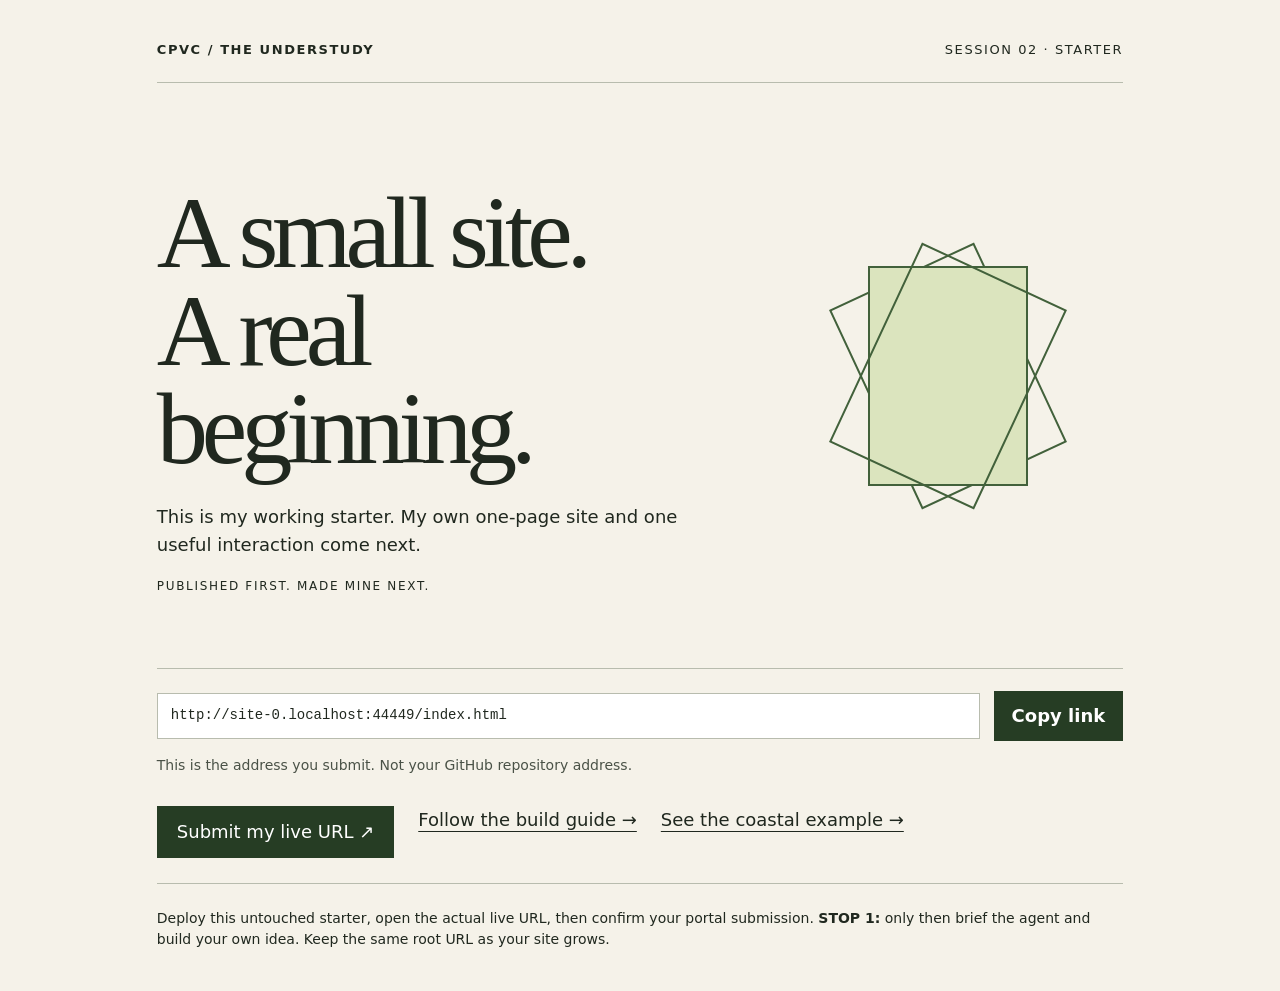
==== index.html @ 2810665e "Initial commit" ====
<!doctype html><html lang="en"><meta charset="utf-8"><meta name="viewport" content="width=device-width,initial-scale=1"><title>My next idea · The Understudy</title>
<style>*{box-sizing:border-box}body{margin:0;background:#f5f2e9;color:#20281f;font:18px/1.55 system-ui,sans-serif}main{max-width:1120px;margin:auto;padding:40px 6vw}header{display:flex;justify-content:space-between;border-bottom:1px solid #b8bcae;padding-bottom:22px;font-size:13px;letter-spacing:.12em;text-transform:uppercase}.stage{display:grid;grid-template-columns:1.5fr 1fr;gap:7vw;align-items:center;min-height:65vh}h1{font-family:Georgia,serif;font-weight:400;font-size:clamp(60px,8vw,112px);letter-spacing:-.06em;line-height:.96;margin:40px 0 25px}p{max-width:530px}.eyebrow{font-size:12px;letter-spacing:.14em;text-transform:uppercase}.mark{height:280px;position:relative;display:grid;place-items:center}.mark span{position:absolute;width:160px;height:220px;border:2px solid #42613b;transform:rotate(var(--r));transition:transform .5s}.mark span:nth-child(1){--r:-25deg}.mark span:nth-child(2){--r:0deg;background:#dbe4be}.mark span:nth-child(3){--r:25deg}.mark:hover span{transform:rotate(calc(var(--r) * 1.3))}a{color:inherit;text-underline-offset:5px}.links{display:flex;flex-wrap:wrap;gap:24px;padding:25px 0}.primary{background:#263d24;color:#fff;padding:12px 20px;text-decoration:none}footer{border-top:1px solid #b8bcae;padding-top:24px;font-size:14px}a:focus-visible{outline:3px solid #a54919;outline-offset:5px}@media(max-width:650px){.stage{display:block;min-height:0}.mark{height:170px;margin:30px 0}.mark span{width:100px;height:140px}header{gap:20px}main{padding:25px 7vw}}@media(prefers-reduced-motion:reduce){.mark span{transition:none}.mark:hover span{transform:rotate(var(--r))}}.live{border-top:1px solid #b8bcae;padding:22px 0 4px;display:flex;flex-wrap:wrap;gap:14px;align-items:center}.live code{flex:1 1 300px;min-width:0;background:#fff;border:1px solid #b8bcae;padding:11px 13px;font-size:14px;overflow-wrap:anywhere}.live button{min-height:44px;padding:11px 18px;font:inherit;font-weight:600;color:#fff;background:#263d24;border:0;cursor:pointer}.live button:focus-visible{outline:3px solid #a54919;outline-offset:5px}.live small{flex-basis:100%;font-size:14px;color:#4a5247}</style>
<main><header><b>CPVC / The Understudy</b><span>Session 02 · Starter</span></header><section class="stage"><div><h1>A small site.<br>A real beginning.</h1><p>This is my working starter. My own one-page site and one useful interaction come next.</p><p class="eyebrow">Published first. Made mine next.</p></div><div class="mark" aria-hidden="true"><span></span><span></span><span></span></div></section><div class="live"><code id="liveurl">Open this page over http:// or https:// to see its address.</code><button id="copy" type="button">Copy link</button><small id="copyhint">This is the address you submit. Not your GitHub repository address.</small></div><div class="links"><a class="primary" href="https://calpolyvibecoding.com/portal">Submit my live URL ↗</a><a id="guide" href="https://github.com/calpolyvibecoding-01/cpvc-02-understudy-template#readme">Follow the build guide →</a><a href="examples/coast/">See the coastal example →</a></div><footer>Deploy this untouched starter, open the actual live URL, then confirm your portal submission. <strong>STOP 1:</strong> only then brief the agent and build your own idea. Keep the same root URL as your site grows.</footer></main>
<script>
(function(){
  var box=document.getElementById('liveurl'),btn=document.getElementById('copy'),
      hint=document.getElementById('copyhint'),guide=document.getElementById('guide');
  var web=location.protocol==='http:'||location.protocol==='https:';
  var url=web?location.origin+location.pathname:'';
  if(web){box.textContent=url;}else{btn.hidden=true;hint.textContent='You are viewing this file directly. Publish it with GitHub Pages to get a real address.';}
  var host=location.hostname.match(/^([a-z0-9-]+)\.github\.io$/i),
      repo=location.pathname.split('/').filter(Boolean)[0];
  if(host&&repo){guide.href='https://github.com/'+host[1]+'/'+repo+'#readme';}
  btn.addEventListener('click',function(){
    function pick(){var r=document.createRange();r.selectNodeContents(box);
      var s=window.getSelection();s.removeAllRanges();s.addRange(r);
      hint.textContent='Link selected. Press Ctrl+C or Cmd+C to copy it.';}
    if(navigator.clipboard&&navigator.clipboard.writeText){
      navigator.clipboard.writeText(url).then(function(){hint.textContent='Copied. Paste it into the Link field in the portal.';},pick);
    }else{pick();}
  });
})();
</script>
</html>
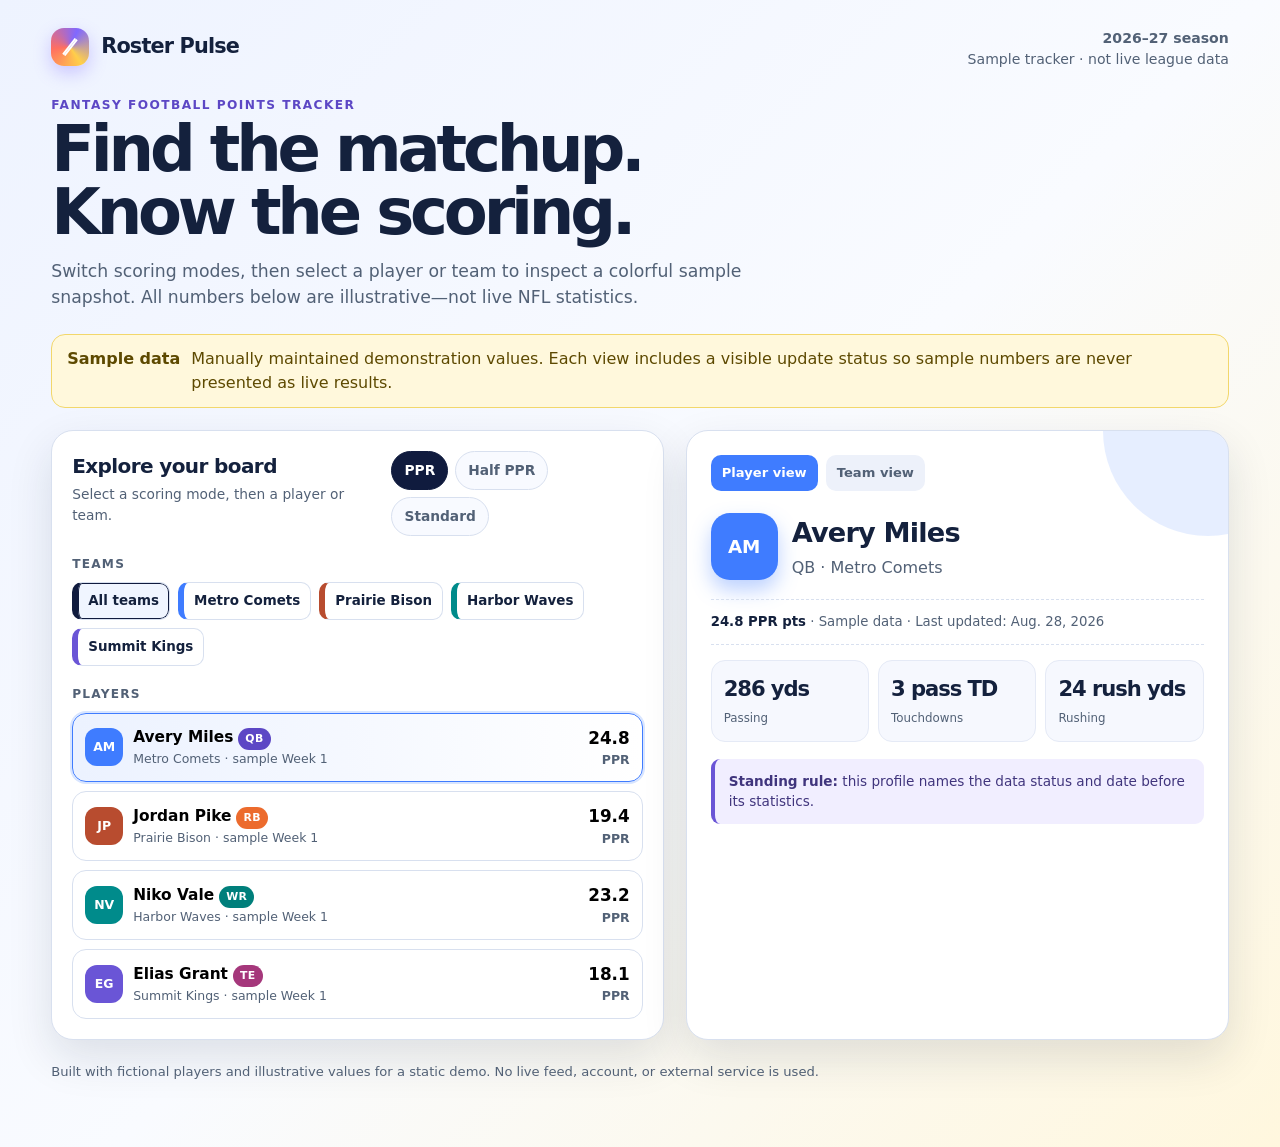
==== commit 67597537: "Build fantasy football tracker" ====
--- a/index.html
+++ b/index.html
@@ -1,24 +1,56 @@
-<!doctype html><html lang="en"><meta charset="utf-8"><meta name="viewport" content="width=device-width,initial-scale=1"><title>My next idea · The Understudy</title>
-<style>*{box-sizing:border-box}body{margin:0;background:#f5f2e9;color:#20281f;font:18px/1.55 system-ui,sans-serif}main{max-width:1120px;margin:auto;padding:40px 6vw}header{display:flex;justify-content:space-between;border-bottom:1px solid #b8bcae;padding-bottom:22px;font-size:13px;letter-spacing:.12em;text-transform:uppercase}.stage{display:grid;grid-template-columns:1.5fr 1fr;gap:7vw;align-items:center;min-height:65vh}h1{font-family:Georgia,serif;font-weight:400;font-size:clamp(60px,8vw,112px);letter-spacing:-.06em;line-height:.96;margin:40px 0 25px}p{max-width:530px}.eyebrow{font-size:12px;letter-spacing:.14em;text-transform:uppercase}.mark{height:280px;position:relative;display:grid;place-items:center}.mark span{position:absolute;width:160px;height:220px;border:2px solid #42613b;transform:rotate(var(--r));transition:transform .5s}.mark span:nth-child(1){--r:-25deg}.mark span:nth-child(2){--r:0deg;background:#dbe4be}.mark span:nth-child(3){--r:25deg}.mark:hover span{transform:rotate(calc(var(--r) * 1.3))}a{color:inherit;text-underline-offset:5px}.links{display:flex;flex-wrap:wrap;gap:24px;padding:25px 0}.primary{background:#263d24;color:#fff;padding:12px 20px;text-decoration:none}footer{border-top:1px solid #b8bcae;padding-top:24px;font-size:14px}a:focus-visible{outline:3px solid #a54919;outline-offset:5px}@media(max-width:650px){.stage{display:block;min-height:0}.mark{height:170px;margin:30px 0}.mark span{width:100px;height:140px}header{gap:20px}main{padding:25px 7vw}}@media(prefers-reduced-motion:reduce){.mark span{transition:none}.mark:hover span{transform:rotate(var(--r))}}.live{border-top:1px solid #b8bcae;padding:22px 0 4px;display:flex;flex-wrap:wrap;gap:14px;align-items:center}.live code{flex:1 1 300px;min-width:0;background:#fff;border:1px solid #b8bcae;padding:11px 13px;font-size:14px;overflow-wrap:anywhere}.live button{min-height:44px;padding:11px 18px;font:inherit;font-weight:600;color:#fff;background:#263d24;border:0;cursor:pointer}.live button:focus-visible{outline:3px solid #a54919;outline-offset:5px}.live small{flex-basis:100%;font-size:14px;color:#4a5247}</style>
-<main><header><b>CPVC / The Understudy</b><span>Session 02 · Starter</span></header><section class="stage"><div><h1>A small site.<br>A real beginning.</h1><p>This is my working starter. My own one-page site and one useful interaction come next.</p><p class="eyebrow">Published first. Made mine next.</p></div><div class="mark" aria-hidden="true"><span></span><span></span><span></span></div></section><div class="live"><code id="liveurl">Open this page over http:// or https:// to see its address.</code><button id="copy" type="button">Copy link</button><small id="copyhint">This is the address you submit. Not your GitHub repository address.</small></div><div class="links"><a class="primary" href="https://calpolyvibecoding.com/portal">Submit my live URL ↗</a><a id="guide" href="https://github.com/calpolyvibecoding-01/cpvc-02-understudy-template#readme">Follow the build guide →</a><a href="examples/coast/">See the coastal example →</a></div><footer>Deploy this untouched starter, open the actual live URL, then confirm your portal submission. <strong>STOP 1:</strong> only then brief the agent and build your own idea. Keep the same root URL as your site grows.</footer></main>
-<script>
-(function(){
-  var box=document.getElementById('liveurl'),btn=document.getElementById('copy'),
-      hint=document.getElementById('copyhint'),guide=document.getElementById('guide');
-  var web=location.protocol==='http:'||location.protocol==='https:';
-  var url=web?location.origin+location.pathname:'';
-  if(web){box.textContent=url;}else{btn.hidden=true;hint.textContent='You are viewing this file directly. Publish it with GitHub Pages to get a real address.';}
-  var host=location.hostname.match(/^([a-z0-9-]+)\.github\.io$/i),
-      repo=location.pathname.split('/').filter(Boolean)[0];
-  if(host&&repo){guide.href='https://github.com/'+host[1]+'/'+repo+'#readme';}
-  btn.addEventListener('click',function(){
-    function pick(){var r=document.createRange();r.selectNodeContents(box);
-      var s=window.getSelection();s.removeAllRanges();s.addRange(r);
-      hint.textContent='Link selected. Press Ctrl+C or Cmd+C to copy it.';}
-    if(navigator.clipboard&&navigator.clipboard.writeText){
-      navigator.clipboard.writeText(url).then(function(){hint.textContent='Copied. Paste it into the Link field in the portal.';},pick);
-    }else{pick();}
-  });
-})();
-</script>
-</html>
+<!doctype html>
+<html lang="en"><head>
+  <meta charset="utf-8">
+  <meta name="viewport" content="width=device-width, initial-scale=1">
+  <meta name="description" content="A colorful sample fantasy football points tracker with switchable scoring.">
+  <title>Roster Pulse · Fantasy Football Tracker</title>
+  <link rel="icon" type="image/svg+xml" href="data:image/svg+xml,%3Csvg xmlns='http://www.w3.org/2000/svg' viewBox='0 0 64 64'%3E%3Crect width='64' height='64' rx='14' fill='%23101b3e'/%3E%3Cpath d='M20 12c15 7 22 19 24 40-14-7-22-20-24-40Z' fill='%23ffcf4a'/%3E%3Cpath d='M44 12C29 19 22 31 20 52c14-7 22-20 24-40Z' fill='%23ff6f61'/%3E%3C/svg%3E">
+  <style>
+    :root { --ink:#14213d; --muted:#526176; --paper:#f4f7ff; --surface:#fff; --line:#d8e0ef; --navy:#101b3e; --sun:#ffcf4a; --coral:#ff6f61; --blue:#3f7cff; --shadow:0 18px 45px rgba(20,33,61,.12); }
+    *{box-sizing:border-box} body{margin:0;background:linear-gradient(135deg,#eef3ff 0%,#f9fbff 52%,#fff7de 100%);color:var(--ink);font:16px/1.5 system-ui,-apple-system,BlinkMacSystemFont,"Segoe UI",sans-serif}
+    button{font:inherit} button:focus-visible{outline:3px solid var(--blue);outline-offset:3px}
+    .shell{width:min(1180px,92vw);margin:0 auto;padding:28px 0 52px}.top{display:flex;gap:20px;justify-content:space-between;align-items:flex-start;margin-bottom:26px}.brand{display:flex;align-items:center;gap:12px;font-weight:900;letter-spacing:-.04em;font-size:1.3rem}.ball{width:38px;height:38px;border-radius:13px;background:conic-gradient(from 145deg,var(--sun),var(--coral),#8068ff,var(--sun));position:relative;box-shadow:0 7px 18px #8068ff55}.ball:after{content:"";position:absolute;inset:9px 17px;border-left:2px solid white;border-right:2px solid white;transform:rotate(38deg)}.status{margin:0;color:var(--muted);font-size:.88rem;text-align:right}.eyebrow{font-size:.76rem;letter-spacing:.12em;text-transform:uppercase;font-weight:800;color:#5c47c5;margin:0 0 4px}h1{font-size:clamp(2rem,5vw,4.2rem);letter-spacing:-.065em;line-height:.97;margin:0;max-width:780px}.lede{font-size:1.08rem;color:var(--muted);max-width:710px;margin:16px 0 24px}
+    .notice{display:flex;gap:11px;align-items:flex-start;background:#fff8dc;border:1px solid #f2d76b;border-radius:14px;padding:12px 15px;margin-bottom:22px;color:#5d4900}.notice strong{white-space:nowrap}.board{display:grid;grid-template-columns:1.06fr .94fr;gap:22px}.panel{background:var(--surface);border:1px solid var(--line);border-radius:22px;box-shadow:var(--shadow)}.explorer{padding:20px}.panel-head{display:flex;justify-content:space-between;align-items:flex-start;gap:15px;margin-bottom:17px}.panel-head h2,.detail h2{font-size:1.25rem;margin:0;letter-spacing:-.03em}.panel-head p{font-size:.86rem;color:var(--muted);margin:3px 0 0}.tabs{display:flex;gap:7px;flex-wrap:wrap}.tab{border:1px solid var(--line);background:#f8faff;color:var(--muted);padding:8px 12px;border-radius:999px;cursor:pointer;font-size:.86rem;font-weight:750}.tab[aria-selected="true"]{background:var(--navy);color:white;border-color:var(--navy)}.section-label{font-size:.76rem;text-transform:uppercase;letter-spacing:.1em;font-weight:850;color:var(--muted);margin:19px 0 9px}.teams{display:flex;gap:8px;flex-wrap:wrap}.team-btn{border:1px solid var(--line);background:white;border-left:6px solid var(--team);border-radius:10px;padding:8px 10px;cursor:pointer;color:var(--ink);font-size:.84rem;font-weight:760}.team-btn[aria-pressed="true"]{background:#f0f5ff;box-shadow:inset 0 0 0 1px var(--team)}.player-list{display:grid;gap:9px}.player{width:100%;text-align:left;background:white;border:1px solid var(--line);border-radius:14px;padding:12px;display:grid;grid-template-columns:auto 1fr auto;gap:10px;align-items:center;cursor:pointer}.player[aria-pressed="true"]{border-color:var(--team);background:linear-gradient(90deg,color-mix(in srgb,var(--team) 10%,white),white);box-shadow:0 0 0 2px color-mix(in srgb,var(--team) 20%,transparent)}.avatar{width:38px;height:38px;border-radius:12px;background:var(--team);color:#fff;display:grid;place-items:center;font-size:.78rem;font-weight:900}.player strong{display:block;font-size:.96rem}.player small{display:block;color:var(--muted);font-size:.78rem}.points{font-size:1.05rem;font-weight:900;text-align:right}.position{display:inline-block;border-radius:999px;padding:3px 7px;color:white;font-size:.68rem;font-weight:850;letter-spacing:.04em;margin-left:5px}.QB{background:#5c47c5}.RB{background:#ec6b2d}.WR{background:#007f7b}.TE{background:#a5377b}
+    .detail{padding:24px;position:relative;overflow:hidden}.detail:before{content:"";width:210px;height:210px;position:absolute;border-radius:50%;right:-85px;top:-105px;background:var(--team);opacity:.13}.mode{position:relative;display:flex;gap:8px;margin-bottom:22px}.mode button{border:0;border-radius:10px;padding:8px 11px;background:#edf1fa;color:var(--muted);cursor:pointer;font-weight:800;font-size:.82rem}.mode button[aria-selected="true"]{background:var(--team);color:white}.identity{position:relative;display:flex;gap:14px;align-items:center;margin-bottom:19px}.big-avatar{width:67px;height:67px;border-radius:19px;background:var(--team);color:#fff;display:grid;place-items:center;font-size:1.15rem;font-weight:900;box-shadow:0 10px 20px color-mix(in srgb,var(--team) 35%,transparent)}.identity h2{margin:0;font-size:1.7rem}.identity p{margin:2px 0 0;color:var(--muted)}.stamp{position:relative;border-top:1px dashed var(--line);border-bottom:1px dashed var(--line);padding:12px 0;margin:15px 0;color:var(--muted);font-size:.83rem}.stamp b{color:var(--ink)}.stat-grid{position:relative;display:grid;grid-template-columns:repeat(3,1fr);gap:9px}.stat{background:#f6f8fe;border:1px solid #e5eaf6;border-radius:14px;padding:12px}.stat strong{display:block;font-size:1.32rem;letter-spacing:-.05em}.stat span{font-size:.74rem;color:var(--muted)}.rule{position:relative;margin-top:17px;padding:12px 14px;background:#f1eeff;border-left:4px solid #6a55d6;border-radius:9px;color:#40357d;font-size:.85rem}.team-detail{position:relative}.team-detail[hidden],.player-detail[hidden]{display:none}.rank{display:flex;justify-content:space-between;align-items:center;padding:10px 0;border-bottom:1px solid var(--line);font-size:.9rem}.rank:last-child{border-bottom:0}.rank b{color:var(--team)}.footer{margin-top:22px;color:var(--muted);font-size:.82rem}.footer a{color:inherit}.visually-hidden{position:absolute;width:1px;height:1px;clip:rect(0 0 0 0);overflow:hidden;white-space:nowrap}
+    @media(max-width:800px){.board{grid-template-columns:1fr}.top{margin-bottom:18px}.status{text-align:left}.top{flex-direction:column}.detail{min-height:430px}}@media(max-width:430px){.shell{width:min(94vw,1180px);padding-top:18px}.explorer,.detail{padding:16px}.panel-head{flex-direction:column}.player{grid-template-columns:auto 1fr}.points{grid-column:2;text-align:left}.stat-grid{grid-template-columns:repeat(2,1fr)}.notice{font-size:.9rem}}
+    @media(prefers-reduced-motion:reduce){*{scroll-behavior:auto!important;transition:none!important;animation:none!important}}
+  </style>
+</head>
+<body>
+  <main class="shell">
+    <header class="top"><div class="brand"><span class="ball" aria-hidden="true"></span>Roster Pulse</div><p class="status"><b>2026–27 season</b><br>Sample tracker · not live league data</p></header>
+    <p class="eyebrow">Fantasy football points tracker</p><h1>Find the matchup.<br>Know the scoring.</h1><p class="lede">Switch scoring modes, then select a player or team to inspect a colorful sample snapshot. All numbers below are illustrative—not live NFL statistics.</p>
+    <aside class="notice" aria-label="Data status"><strong>Sample data</strong><span>Manually maintained demonstration values. Each view includes a visible update status so sample numbers are never presented as live results.</span></aside>
+    <section class="board" aria-label="Fantasy football tracker">
+      <section class="panel explorer" aria-labelledby="explorer-title"><div class="panel-head"><div><h2 id="explorer-title">Explore your board</h2><p>Select a scoring mode, then a player or team.</p></div><div class="tabs" role="tablist" aria-label="Scoring mode"><button class="tab" role="tab" aria-selected="true" data-scoring="ppr">PPR</button><button class="tab" role="tab" aria-selected="false" data-scoring="half">Half PPR</button><button class="tab" role="tab" aria-selected="false" data-scoring="standard">Standard</button></div></div><p class="section-label">Teams</p><div class="teams" id="teams"><button class="team-btn" style="--team:#101b3e" aria-pressed="true" data-team="all">All teams</button><button class="team-btn" style="--team:#3f7cff" aria-pressed="false" data-team="comets">Metro Comets</button><button class="team-btn" style="--team:#b84c2f" aria-pressed="false" data-team="bison">Prairie Bison</button><button class="team-btn" style="--team:#008b8b" aria-pressed="false" data-team="waves">Harbor Waves</button><button class="team-btn" style="--team:#6a55d6" aria-pressed="false" data-team="kings">Summit Kings</button></div><p class="section-label">Players</p><div class="player-list" id="players"><button class="player" style="--team:#3f7cff" aria-pressed="true" data-player="avery"><span class="avatar">AM</span><span><strong>Avery Miles<span class="position QB">QB</span></strong><small>Metro Comets · sample Week 1</small></span><span class="points">24.8<small>PPR</small></span></button><button class="player" style="--team:#b84c2f" aria-pressed="false" data-player="jordan"><span class="avatar">JP</span><span><strong>Jordan Pike<span class="position RB">RB</span></strong><small>Prairie Bison · sample Week 1</small></span><span class="points">19.4<small>PPR</small></span></button><button class="player" style="--team:#008b8b" aria-pressed="false" data-player="niko"><span class="avatar">NV</span><span><strong>Niko Vale<span class="position WR">WR</span></strong><small>Harbor Waves · sample Week 1</small></span><span class="points">23.2<small>PPR</small></span></button><button class="player" style="--team:#6a55d6" aria-pressed="false" data-player="elias"><span class="avatar">EG</span><span><strong>Elias Grant<span class="position TE">TE</span></strong><small>Summit Kings · sample Week 1</small></span><span class="points">18.1<small>PPR</small></span></button></div></section>
+      <aside class="panel detail" id="detail" style="--team:#3f7cff"><div class="mode" role="tablist" aria-label="Detail type"><button role="tab" aria-selected="true" data-view="player">Player view</button><button role="tab" aria-selected="false" data-view="team">Team view</button></div><section class="player-detail" id="playerDetail"><div class="identity"><div class="big-avatar" id="bigAvatar">AM</div><div><h2 id="playerName">Avery Miles</h2><p id="playerMeta">QB · Metro Comets</p></div></div><div class="stamp"><b id="pointsLabel">24.8 PPR pts</b> · <span id="updated">Sample data · Last updated: Aug. 28, 2026</span></div><div class="stat-grid" id="stats"><div class="stat"><strong>286 yds</strong><span>Passing</span></div><div class="stat"><strong>3 pass TD</strong><span>Touchdowns</span></div><div class="stat"><strong>24 rush yds</strong><span>Rushing</span></div></div><p class="rule"><b>Standing rule:</b> this profile names the data status and date before its statistics.</p></section><section class="team-detail" id="teamDetail" hidden=""><div class="identity"><div class="big-avatar" id="teamAvatar">MC</div><div><h2 id="teamName">Metro Comets</h2><p id="teamMeta">Sample team snapshot</p></div></div><div class="stamp"><b id="teamPoints">24.8 PPR sample pts</b> · <span>Sample data · Last updated: Aug. 28, 2026</span></div><div id="teamRanks"><div class="rank"><span>Avery Miles <small>(QB)</small></span><b>24.8 pts</b></div></div><p class="rule"><b>Standing rule:</b> this team view also labels its sample status and Last updated date.</p></section></aside>
+    </section>
+    <p class="footer">Built with fictional players and illustrative values for a static demo. No live feed, account, or external service is used.</p>
+  </main>
+  <script>
+  (() => {
+    const teams = [
+      {id:'comets', name:'Metro Comets', short:'MC', color:'#3f7cff'},
+      {id:'bison', name:'Prairie Bison', short:'PB', color:'#b84c2f'},
+      {id:'waves', name:'Harbor Waves', short:'HW', color:'#008b8b'},
+      {id:'kings', name:'Summit Kings', short:'SK', color:'#6a55d6'}
+    ];
+    const players = [
+      {id:'avery',name:'Avery Miles',initials:'AM',team:'comets',pos:'QB',stats:{pass:'286 yds',td:'3 pass TD',rush:'24 rush yds'},points:{ppr:24.8,half:24.8,standard:24.8}},
+      {id:'jordan',name:'Jordan Pike',initials:'JP',team:'bison',pos:'RB',stats:{rush:'96 rush yds',td:'1 rush TD',rec:'5 rec · 38 yds'},points:{ppr:19.4,half:16.9,standard:14.4}},
+      {id:'niko',name:'Niko Vale',initials:'NV',team:'waves',pos:'WR',stats:{rec:'7 rec · 104 yds',td:'1 rec TD',rush:'8 rush yds'},points:{ppr:23.2,half:19.7,standard:16.2}},
+      {id:'elias',name:'Elias Grant',initials:'EG',team:'kings',pos:'TE',stats:{rec:'6 rec · 61 yds',td:'1 rec TD',rush:'—'},points:{ppr:18.1,half:15.1,standard:12.1}}
+    ];
+    let scoring='ppr', selected='avery', activeTeam='all', view='player';
+    const $ = id => document.getElementById(id); const teamFor = id => teams.find(t=>t.id===id); const playerFor = id => players.find(p=>p.id===id);
+    function score(p){ return p.points[scoring].toFixed(1); }
+    function renderTeams(){ $('teams').innerHTML = `<button class="team-btn" style="--team:#101b3e" aria-pressed="${activeTeam==='all'}" data-team="all">All teams</button>` + teams.map(t=>`<button class="team-btn" style="--team:${t.color}" aria-pressed="${activeTeam===t.id}" data-team="${t.id}">${t.name}</button>`).join(''); }
+    function renderPlayers(){ const list=activeTeam==='all'?players:players.filter(p=>p.team===activeTeam); $('players').innerHTML=list.map(p=>{const t=teamFor(p.team);return `<button class="player" style="--team:${t.color}" aria-pressed="${selected===p.id}" data-player="${p.id}"><span class="avatar">${p.initials}</span><span><strong>${p.name}<span class="position ${p.pos}">${p.pos}</span></strong><small>${t.name} · sample Week 1</small></span><span class="points">${score(p)}<small>${scoring==='half'?'Half PPR':scoring.toUpperCase()}</small></span></button>`}).join(''); }
+    function renderDetail(){ const p=playerFor(selected), t=teamFor(p.team); $('detail').style.setProperty('--team',t.color); $('bigAvatar').textContent=p.initials; $('playerName').textContent=p.name; $('playerMeta').textContent=`${p.pos} · ${t.name}`; $('pointsLabel').textContent=`${score(p)} ${scoring==='half'?'Half PPR':scoring.toUpperCase()} pts`; $('stats').innerHTML=Object.entries(p.stats).map(([label,value])=>`<div class="stat"><strong>${value}</strong><span>${({pass:'Passing',td:'Touchdowns',rush:'Rushing',rec:'Receiving'})[label]}</span></div>`).join(''); const roster=players.filter(x=>x.team===t.id); $('teamAvatar').textContent=t.short; $('teamName').textContent=t.name; const total=roster.reduce((sum,x)=>sum+x.points[scoring],0); $('teamPoints').textContent=`${total.toFixed(1)} ${scoring==='half'?'Half PPR':scoring.toUpperCase()} sample pts`; $('teamRanks').innerHTML=roster.map(x=>`<div class="rank"><span>${x.name} <small>(${x.pos})</small></span><b>${score(x)} pts</b></div>`).join(''); }
+    function render(){ renderTeams();renderPlayers();renderDetail();document.querySelectorAll('.tab').forEach(b=>b.setAttribute('aria-selected',String(b.dataset.scoring===scoring)));document.querySelectorAll('.mode button').forEach(b=>b.setAttribute('aria-selected',String(b.dataset.view===view)));$('playerDetail').hidden=view!=='player';$('teamDetail').hidden=view!=='team'; }
+    document.addEventListener('click',e=>{const scoringButton=e.target.closest('[data-scoring]'), teamButton=e.target.closest('[data-team]'), playerButton=e.target.closest('[data-player]'), viewButton=e.target.closest('[data-view]');if(scoringButton){scoring=scoringButton.dataset.scoring;}if(teamButton){activeTeam=teamButton.dataset.team;if(activeTeam!=='all') selected=players.find(p=>p.team===activeTeam).id;}if(playerButton){selected=playerButton.dataset.player;activeTeam=playerFor(selected).team;view='player';}if(viewButton){view=viewButton.dataset.view;}if(scoringButton||teamButton||playerButton||viewButton)render();});render();
+  })();
+  </script>
+
+
+</body></html>
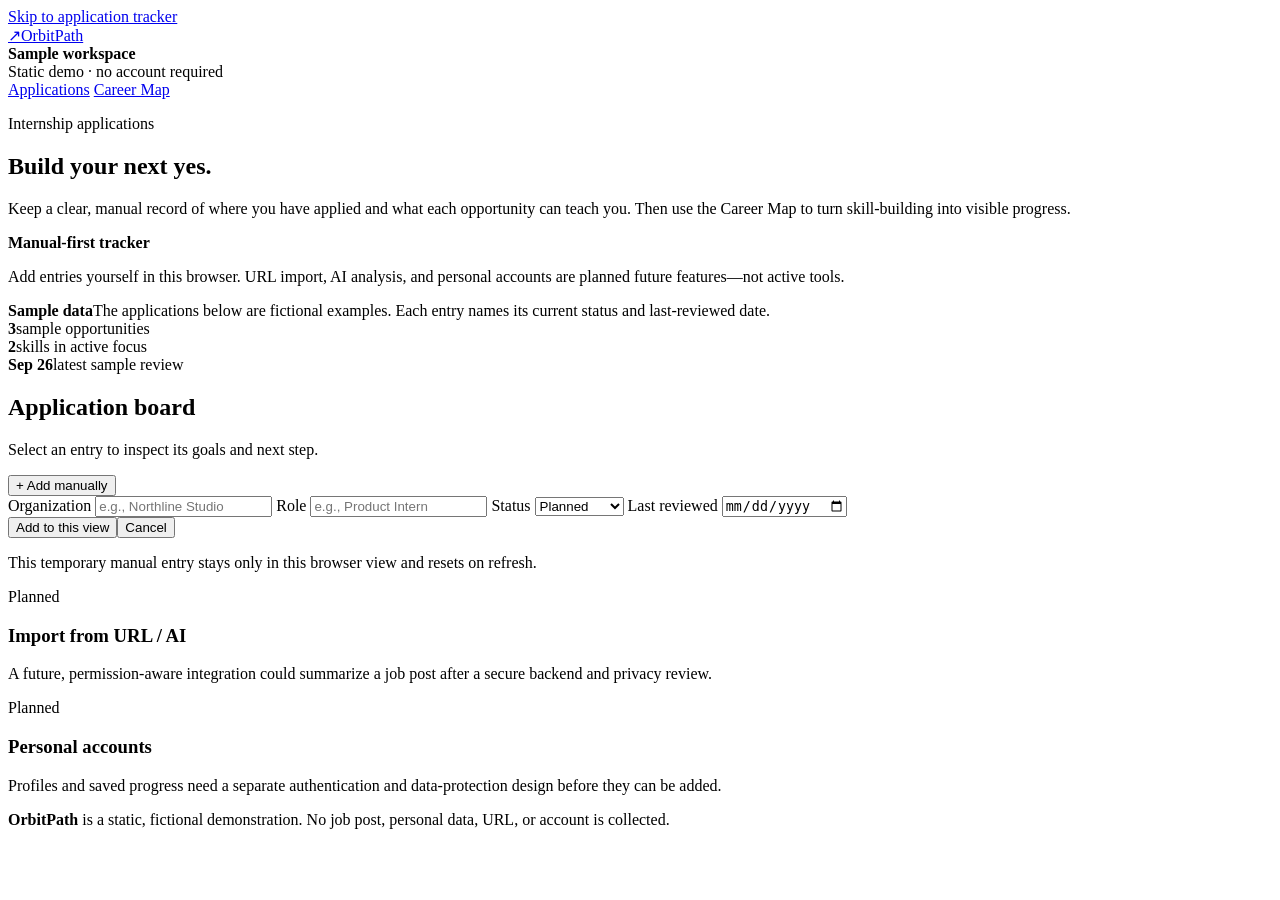
==== commit ddbd5d0e: "Build internship applications page" ====
--- a/index.html
+++ b/index.html
@@ -1,56 +1,78 @@
 <!doctype html>
-<html lang="en"><head>
+<html lang="en">
+<head>
   <meta charset="utf-8">
   <meta name="viewport" content="width=device-width, initial-scale=1">
-  <meta name="description" content="A colorful sample fantasy football points tracker with switchable scoring.">
-  <title>Roster Pulse · Fantasy Football Tracker</title>
-  <link rel="icon" type="image/svg+xml" href="data:image/svg+xml,%3Csvg xmlns='http://www.w3.org/2000/svg' viewBox='0 0 64 64'%3E%3Crect width='64' height='64' rx='14' fill='%23101b3e'/%3E%3Cpath d='M20 12c15 7 22 19 24 40-14-7-22-20-24-40Z' fill='%23ffcf4a'/%3E%3Cpath d='M44 12C29 19 22 31 20 52c14-7 22-20 24-40Z' fill='%23ff6f61'/%3E%3C/svg%3E">
-  <style>
-    :root { --ink:#14213d; --muted:#526176; --paper:#f4f7ff; --surface:#fff; --line:#d8e0ef; --navy:#101b3e; --sun:#ffcf4a; --coral:#ff6f61; --blue:#3f7cff; --shadow:0 18px 45px rgba(20,33,61,.12); }
-    *{box-sizing:border-box} body{margin:0;background:linear-gradient(135deg,#eef3ff 0%,#f9fbff 52%,#fff7de 100%);color:var(--ink);font:16px/1.5 system-ui,-apple-system,BlinkMacSystemFont,"Segoe UI",sans-serif}
-    button{font:inherit} button:focus-visible{outline:3px solid var(--blue);outline-offset:3px}
-    .shell{width:min(1180px,92vw);margin:0 auto;padding:28px 0 52px}.top{display:flex;gap:20px;justify-content:space-between;align-items:flex-start;margin-bottom:26px}.brand{display:flex;align-items:center;gap:12px;font-weight:900;letter-spacing:-.04em;font-size:1.3rem}.ball{width:38px;height:38px;border-radius:13px;background:conic-gradient(from 145deg,var(--sun),var(--coral),#8068ff,var(--sun));position:relative;box-shadow:0 7px 18px #8068ff55}.ball:after{content:"";position:absolute;inset:9px 17px;border-left:2px solid white;border-right:2px solid white;transform:rotate(38deg)}.status{margin:0;color:var(--muted);font-size:.88rem;text-align:right}.eyebrow{font-size:.76rem;letter-spacing:.12em;text-transform:uppercase;font-weight:800;color:#5c47c5;margin:0 0 4px}h1{font-size:clamp(2rem,5vw,4.2rem);letter-spacing:-.065em;line-height:.97;margin:0;max-width:780px}.lede{font-size:1.08rem;color:var(--muted);max-width:710px;margin:16px 0 24px}
-    .notice{display:flex;gap:11px;align-items:flex-start;background:#fff8dc;border:1px solid #f2d76b;border-radius:14px;padding:12px 15px;margin-bottom:22px;color:#5d4900}.notice strong{white-space:nowrap}.board{display:grid;grid-template-columns:1.06fr .94fr;gap:22px}.panel{background:var(--surface);border:1px solid var(--line);border-radius:22px;box-shadow:var(--shadow)}.explorer{padding:20px}.panel-head{display:flex;justify-content:space-between;align-items:flex-start;gap:15px;margin-bottom:17px}.panel-head h2,.detail h2{font-size:1.25rem;margin:0;letter-spacing:-.03em}.panel-head p{font-size:.86rem;color:var(--muted);margin:3px 0 0}.tabs{display:flex;gap:7px;flex-wrap:wrap}.tab{border:1px solid var(--line);background:#f8faff;color:var(--muted);padding:8px 12px;border-radius:999px;cursor:pointer;font-size:.86rem;font-weight:750}.tab[aria-selected="true"]{background:var(--navy);color:white;border-color:var(--navy)}.section-label{font-size:.76rem;text-transform:uppercase;letter-spacing:.1em;font-weight:850;color:var(--muted);margin:19px 0 9px}.teams{display:flex;gap:8px;flex-wrap:wrap}.team-btn{border:1px solid var(--line);background:white;border-left:6px solid var(--team);border-radius:10px;padding:8px 10px;cursor:pointer;color:var(--ink);font-size:.84rem;font-weight:760}.team-btn[aria-pressed="true"]{background:#f0f5ff;box-shadow:inset 0 0 0 1px var(--team)}.player-list{display:grid;gap:9px}.player{width:100%;text-align:left;background:white;border:1px solid var(--line);border-radius:14px;padding:12px;display:grid;grid-template-columns:auto 1fr auto;gap:10px;align-items:center;cursor:pointer}.player[aria-pressed="true"]{border-color:var(--team);background:linear-gradient(90deg,color-mix(in srgb,var(--team) 10%,white),white);box-shadow:0 0 0 2px color-mix(in srgb,var(--team) 20%,transparent)}.avatar{width:38px;height:38px;border-radius:12px;background:var(--team);color:#fff;display:grid;place-items:center;font-size:.78rem;font-weight:900}.player strong{display:block;font-size:.96rem}.player small{display:block;color:var(--muted);font-size:.78rem}.points{font-size:1.05rem;font-weight:900;text-align:right}.position{display:inline-block;border-radius:999px;padding:3px 7px;color:white;font-size:.68rem;font-weight:850;letter-spacing:.04em;margin-left:5px}.QB{background:#5c47c5}.RB{background:#ec6b2d}.WR{background:#007f7b}.TE{background:#a5377b}
-    .detail{padding:24px;position:relative;overflow:hidden}.detail:before{content:"";width:210px;height:210px;position:absolute;border-radius:50%;right:-85px;top:-105px;background:var(--team);opacity:.13}.mode{position:relative;display:flex;gap:8px;margin-bottom:22px}.mode button{border:0;border-radius:10px;padding:8px 11px;background:#edf1fa;color:var(--muted);cursor:pointer;font-weight:800;font-size:.82rem}.mode button[aria-selected="true"]{background:var(--team);color:white}.identity{position:relative;display:flex;gap:14px;align-items:center;margin-bottom:19px}.big-avatar{width:67px;height:67px;border-radius:19px;background:var(--team);color:#fff;display:grid;place-items:center;font-size:1.15rem;font-weight:900;box-shadow:0 10px 20px color-mix(in srgb,var(--team) 35%,transparent)}.identity h2{margin:0;font-size:1.7rem}.identity p{margin:2px 0 0;color:var(--muted)}.stamp{position:relative;border-top:1px dashed var(--line);border-bottom:1px dashed var(--line);padding:12px 0;margin:15px 0;color:var(--muted);font-size:.83rem}.stamp b{color:var(--ink)}.stat-grid{position:relative;display:grid;grid-template-columns:repeat(3,1fr);gap:9px}.stat{background:#f6f8fe;border:1px solid #e5eaf6;border-radius:14px;padding:12px}.stat strong{display:block;font-size:1.32rem;letter-spacing:-.05em}.stat span{font-size:.74rem;color:var(--muted)}.rule{position:relative;margin-top:17px;padding:12px 14px;background:#f1eeff;border-left:4px solid #6a55d6;border-radius:9px;color:#40357d;font-size:.85rem}.team-detail{position:relative}.team-detail[hidden],.player-detail[hidden]{display:none}.rank{display:flex;justify-content:space-between;align-items:center;padding:10px 0;border-bottom:1px solid var(--line);font-size:.9rem}.rank:last-child{border-bottom:0}.rank b{color:var(--team)}.footer{margin-top:22px;color:var(--muted);font-size:.82rem}.footer a{color:inherit}.visually-hidden{position:absolute;width:1px;height:1px;clip:rect(0 0 0 0);overflow:hidden;white-space:nowrap}
-    @media(max-width:800px){.board{grid-template-columns:1fr}.top{margin-bottom:18px}.status{text-align:left}.top{flex-direction:column}.detail{min-height:430px}}@media(max-width:430px){.shell{width:min(94vw,1180px);padding-top:18px}.explorer,.detail{padding:16px}.panel-head{flex-direction:column}.player{grid-template-columns:auto 1fr}.points{grid-column:2;text-align:left}.stat-grid{grid-template-columns:repeat(2,1fr)}.notice{font-size:.9rem}}
-    @media(prefers-reduced-motion:reduce){*{scroll-behavior:auto!important;transition:none!important;animation:none!important}}
-  </style>
+  <meta name="description" content="A colorful, manual internship application tracker with career planning tools.">
+  <title>OrbitPath · Applications</title>
+  <link rel="stylesheet" href="app.css">
 </head>
 <body>
+  <a class="skip-link" href="#applications">Skip to application tracker</a>
+  <header class="app-header shell">
+    <div class="topline">
+      <a class="brand" href="index.html" aria-label="OrbitPath Applications home"><span class="brand-mark" aria-hidden="true">↗</span>OrbitPath</a>
+      <div class="workspace"><strong>Sample workspace</strong><br>Static demo · no account required</div>
+    </div>
+    <nav class="main-nav" aria-label="Primary navigation">
+      <a href="index.html" aria-current="page">Applications</a>
+      <a href="map.html">Career Map</a>
+    </nav>
+  </header>
+
   <main class="shell">
-    <header class="top"><div class="brand"><span class="ball" aria-hidden="true"></span>Roster Pulse</div><p class="status"><b>2026–27 season</b><br>Sample tracker · not live league data</p></header>
-    <p class="eyebrow">Fantasy football points tracker</p><h1>Find the matchup.<br>Know the scoring.</h1><p class="lede">Switch scoring modes, then select a player or team to inspect a colorful sample snapshot. All numbers below are illustrative—not live NFL statistics.</p>
-    <aside class="notice" aria-label="Data status"><strong>Sample data</strong><span>Manually maintained demonstration values. Each view includes a visible update status so sample numbers are never presented as live results.</span></aside>
-    <section class="board" aria-label="Fantasy football tracker">
-      <section class="panel explorer" aria-labelledby="explorer-title"><div class="panel-head"><div><h2 id="explorer-title">Explore your board</h2><p>Select a scoring mode, then a player or team.</p></div><div class="tabs" role="tablist" aria-label="Scoring mode"><button class="tab" role="tab" aria-selected="true" data-scoring="ppr">PPR</button><button class="tab" role="tab" aria-selected="false" data-scoring="half">Half PPR</button><button class="tab" role="tab" aria-selected="false" data-scoring="standard">Standard</button></div></div><p class="section-label">Teams</p><div class="teams" id="teams"><button class="team-btn" style="--team:#101b3e" aria-pressed="true" data-team="all">All teams</button><button class="team-btn" style="--team:#3f7cff" aria-pressed="false" data-team="comets">Metro Comets</button><button class="team-btn" style="--team:#b84c2f" aria-pressed="false" data-team="bison">Prairie Bison</button><button class="team-btn" style="--team:#008b8b" aria-pressed="false" data-team="waves">Harbor Waves</button><button class="team-btn" style="--team:#6a55d6" aria-pressed="false" data-team="kings">Summit Kings</button></div><p class="section-label">Players</p><div class="player-list" id="players"><button class="player" style="--team:#3f7cff" aria-pressed="true" data-player="avery"><span class="avatar">AM</span><span><strong>Avery Miles<span class="position QB">QB</span></strong><small>Metro Comets · sample Week 1</small></span><span class="points">24.8<small>PPR</small></span></button><button class="player" style="--team:#b84c2f" aria-pressed="false" data-player="jordan"><span class="avatar">JP</span><span><strong>Jordan Pike<span class="position RB">RB</span></strong><small>Prairie Bison · sample Week 1</small></span><span class="points">19.4<small>PPR</small></span></button><button class="player" style="--team:#008b8b" aria-pressed="false" data-player="niko"><span class="avatar">NV</span><span><strong>Niko Vale<span class="position WR">WR</span></strong><small>Harbor Waves · sample Week 1</small></span><span class="points">23.2<small>PPR</small></span></button><button class="player" style="--team:#6a55d6" aria-pressed="false" data-player="elias"><span class="avatar">EG</span><span><strong>Elias Grant<span class="position TE">TE</span></strong><small>Summit Kings · sample Week 1</small></span><span class="points">18.1<small>PPR</small></span></button></div></section>
-      <aside class="panel detail" id="detail" style="--team:#3f7cff"><div class="mode" role="tablist" aria-label="Detail type"><button role="tab" aria-selected="true" data-view="player">Player view</button><button role="tab" aria-selected="false" data-view="team">Team view</button></div><section class="player-detail" id="playerDetail"><div class="identity"><div class="big-avatar" id="bigAvatar">AM</div><div><h2 id="playerName">Avery Miles</h2><p id="playerMeta">QB · Metro Comets</p></div></div><div class="stamp"><b id="pointsLabel">24.8 PPR pts</b> · <span id="updated">Sample data · Last updated: Aug. 28, 2026</span></div><div class="stat-grid" id="stats"><div class="stat"><strong>286 yds</strong><span>Passing</span></div><div class="stat"><strong>3 pass TD</strong><span>Touchdowns</span></div><div class="stat"><strong>24 rush yds</strong><span>Rushing</span></div></div><p class="rule"><b>Standing rule:</b> this profile names the data status and date before its statistics.</p></section><section class="team-detail" id="teamDetail" hidden=""><div class="identity"><div class="big-avatar" id="teamAvatar">MC</div><div><h2 id="teamName">Metro Comets</h2><p id="teamMeta">Sample team snapshot</p></div></div><div class="stamp"><b id="teamPoints">24.8 PPR sample pts</b> · <span>Sample data · Last updated: Aug. 28, 2026</span></div><div id="teamRanks"><div class="rank"><span>Avery Miles <small>(QB)</small></span><b>24.8 pts</b></div></div><p class="rule"><b>Standing rule:</b> this team view also labels its sample status and Last updated date.</p></section></aside>
+    <section class="hero" aria-labelledby="page-title">
+      <div>
+        <p class="eyebrow">Internship applications</p>
+        <h1 id="page-title">Build your next yes.</h1>
+        <p class="lede">Keep a clear, manual record of where you have applied and what each opportunity can teach you. Then use the Career Map to turn skill-building into visible progress.</p>
+      </div>
+      <aside class="hero-note" aria-label="Tracker status">
+        <strong>Manual-first tracker</strong>
+        <p>Add entries yourself in this browser. URL import, AI analysis, and personal accounts are planned future features—not active tools.</p>
+      </aside>
     </section>
-    <p class="footer">Built with fictional players and illustrative values for a static demo. No live feed, account, or external service is used.</p>
+
+    <aside class="notice" aria-label="Sample data notice"><strong>Sample data</strong><span>The applications below are fictional examples. Each entry names its current status and last-reviewed date.</span></aside>
+
+    <section class="metrics" aria-label="Sample application summary">
+      <article class="metric"><strong id="activeCount">3</strong><span>sample opportunities</span></article>
+      <article class="metric"><strong>2</strong><span>skills in active focus</span></article>
+      <article class="metric"><strong>Sep 26</strong><span>latest sample review</span></article>
+    </section>
+
+    <section class="layout" id="applications" aria-label="Application tracker">
+      <section class="panel panel-pad" aria-labelledby="applications-title">
+        <div class="panel-head">
+          <div><h2 id="applications-title">Application board</h2><p class="subtext">Select an entry to inspect its goals and next step.</p></div>
+          <button class="button" id="showForm" type="button" aria-expanded="false" aria-controls="entryForm">+ Add manually</button>
+        </div>
+        <div class="app-list" id="applicationList" aria-live="polite"></div>
+
+        <form class="entry-form" id="entryForm" novalidate>
+          <div class="form-grid">
+            <label class="field">Organization <input id="company" name="company" required placeholder="e.g., Northline Studio"></label>
+            <label class="field">Role <input id="role" name="role" required placeholder="e.g., Product Intern"></label>
+            <label class="field">Status
+              <select id="status" name="status"><option>Planned</option><option>In progress</option><option>Submitted</option><option>Completed</option></select>
+            </label>
+            <label class="field">Last reviewed <input id="reviewed" name="reviewed" type="date" required></label>
+          </div>
+          <div class="form-actions"><button class="button" type="submit">Add to this view</button><button class="button secondary" id="cancelForm" type="button">Cancel</button></div>
+          <p class="form-hint">This temporary manual entry stays only in this browser view and resets on refresh.</p>
+        </form>
+      </section>
+
+      <aside class="panel detail" id="applicationDetail" aria-live="polite"></aside>
+    </section>
+
+    <section class="future-strip" aria-label="Planned future features">
+      <article class="future"><span>Planned</span><h3>Import from URL / AI</h3><p>A future, permission-aware integration could summarize a job post after a secure backend and privacy review.</p></article>
+      <article class="future"><span>Planned</span><h3>Personal accounts</h3><p>Profiles and saved progress need a separate authentication and data-protection design before they can be added.</p></article>
+    </section>
   </main>
-  <script>
-  (() => {
-    const teams = [
-      {id:'comets', name:'Metro Comets', short:'MC', color:'#3f7cff'},
-      {id:'bison', name:'Prairie Bison', short:'PB', color:'#b84c2f'},
-      {id:'waves', name:'Harbor Waves', short:'HW', color:'#008b8b'},
-      {id:'kings', name:'Summit Kings', short:'SK', color:'#6a55d6'}
-    ];
-    const players = [
-      {id:'avery',name:'Avery Miles',initials:'AM',team:'comets',pos:'QB',stats:{pass:'286 yds',td:'3 pass TD',rush:'24 rush yds'},points:{ppr:24.8,half:24.8,standard:24.8}},
-      {id:'jordan',name:'Jordan Pike',initials:'JP',team:'bison',pos:'RB',stats:{rush:'96 rush yds',td:'1 rush TD',rec:'5 rec · 38 yds'},points:{ppr:19.4,half:16.9,standard:14.4}},
-      {id:'niko',name:'Niko Vale',initials:'NV',team:'waves',pos:'WR',stats:{rec:'7 rec · 104 yds',td:'1 rec TD',rush:'8 rush yds'},points:{ppr:23.2,half:19.7,standard:16.2}},
-      {id:'elias',name:'Elias Grant',initials:'EG',team:'kings',pos:'TE',stats:{rec:'6 rec · 61 yds',td:'1 rec TD',rush:'—'},points:{ppr:18.1,half:15.1,standard:12.1}}
-    ];
-    let scoring='ppr', selected='avery', activeTeam='all', view='player';
-    const $ = id => document.getElementById(id); const teamFor = id => teams.find(t=>t.id===id); const playerFor = id => players.find(p=>p.id===id);
-    function score(p){ return p.points[scoring].toFixed(1); }
-    function renderTeams(){ $('teams').innerHTML = `<button class="team-btn" style="--team:#101b3e" aria-pressed="${activeTeam==='all'}" data-team="all">All teams</button>` + teams.map(t=>`<button class="team-btn" style="--team:${t.color}" aria-pressed="${activeTeam===t.id}" data-team="${t.id}">${t.name}</button>`).join(''); }
-    function renderPlayers(){ const list=activeTeam==='all'?players:players.filter(p=>p.team===activeTeam); $('players').innerHTML=list.map(p=>{const t=teamFor(p.team);return `<button class="player" style="--team:${t.color}" aria-pressed="${selected===p.id}" data-player="${p.id}"><span class="avatar">${p.initials}</span><span><strong>${p.name}<span class="position ${p.pos}">${p.pos}</span></strong><small>${t.name} · sample Week 1</small></span><span class="points">${score(p)}<small>${scoring==='half'?'Half PPR':scoring.toUpperCase()}</small></span></button>`}).join(''); }
-    function renderDetail(){ const p=playerFor(selected), t=teamFor(p.team); $('detail').style.setProperty('--team',t.color); $('bigAvatar').textContent=p.initials; $('playerName').textContent=p.name; $('playerMeta').textContent=`${p.pos} · ${t.name}`; $('pointsLabel').textContent=`${score(p)} ${scoring==='half'?'Half PPR':scoring.toUpperCase()} pts`; $('stats').innerHTML=Object.entries(p.stats).map(([label,value])=>`<div class="stat"><strong>${value}</strong><span>${({pass:'Passing',td:'Touchdowns',rush:'Rushing',rec:'Receiving'})[label]}</span></div>`).join(''); const roster=players.filter(x=>x.team===t.id); $('teamAvatar').textContent=t.short; $('teamName').textContent=t.name; const total=roster.reduce((sum,x)=>sum+x.points[scoring],0); $('teamPoints').textContent=`${total.toFixed(1)} ${scoring==='half'?'Half PPR':scoring.toUpperCase()} sample pts`; $('teamRanks').innerHTML=roster.map(x=>`<div class="rank"><span>${x.name} <small>(${x.pos})</small></span><b>${score(x)} pts</b></div>`).join(''); }
-    function render(){ renderTeams();renderPlayers();renderDetail();document.querySelectorAll('.tab').forEach(b=>b.setAttribute('aria-selected',String(b.dataset.scoring===scoring)));document.querySelectorAll('.mode button').forEach(b=>b.setAttribute('aria-selected',String(b.dataset.view===view)));$('playerDetail').hidden=view!=='player';$('teamDetail').hidden=view!=='team'; }
-    document.addEventListener('click',e=>{const scoringButton=e.target.closest('[data-scoring]'), teamButton=e.target.closest('[data-team]'), playerButton=e.target.closest('[data-player]'), viewButton=e.target.closest('[data-view]');if(scoringButton){scoring=scoringButton.dataset.scoring;}if(teamButton){activeTeam=teamButton.dataset.team;if(activeTeam!=='all') selected=players.find(p=>p.team===activeTeam).id;}if(playerButton){selected=playerButton.dataset.player;activeTeam=playerFor(selected).team;view='player';}if(viewButton){view=viewButton.dataset.view;}if(scoringButton||teamButton||playerButton||viewButton)render();});render();
-  })();
-  </script>
-
-
-</body></html>
+  <footer class="site-footer shell"><b>OrbitPath</b> is a static, fictional demonstration. No job post, personal data, URL, or account is collected.</footer>
+  <script src="applications.js"></script>
+</body>
+</html>
+
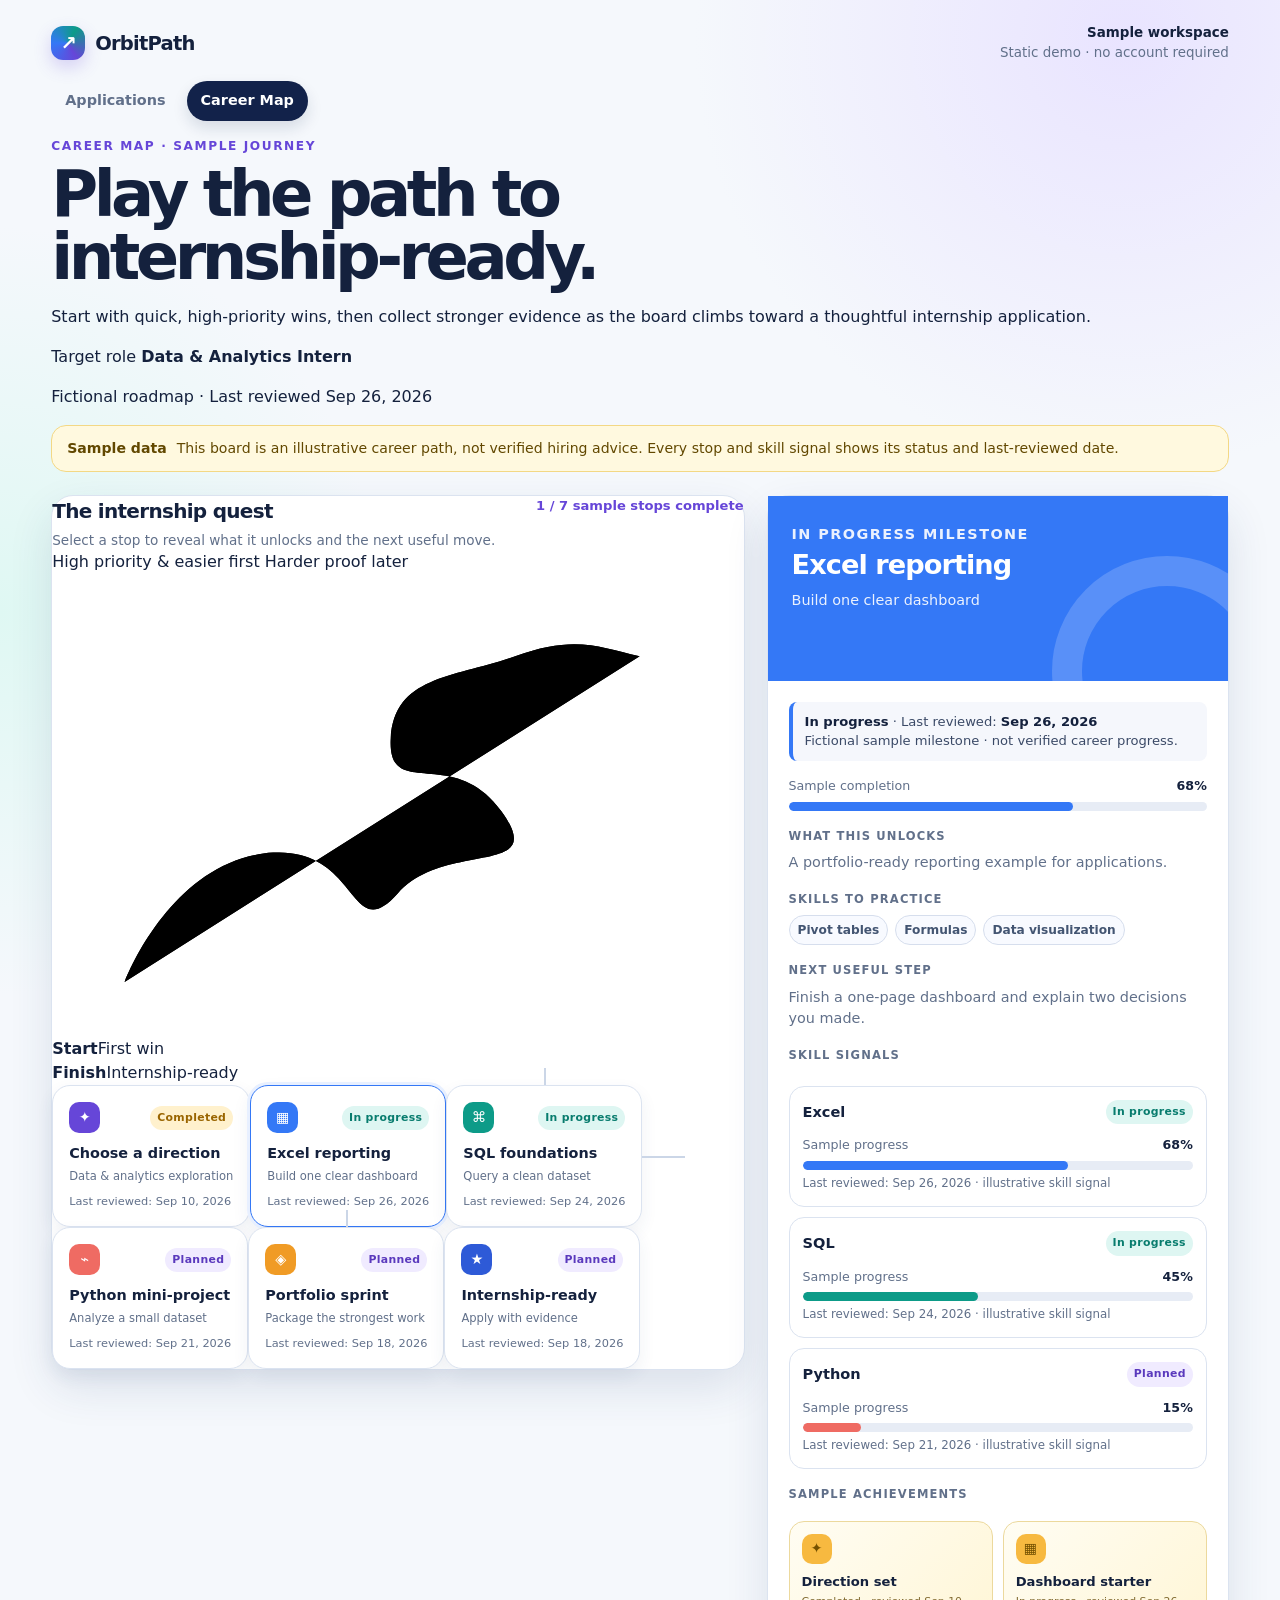
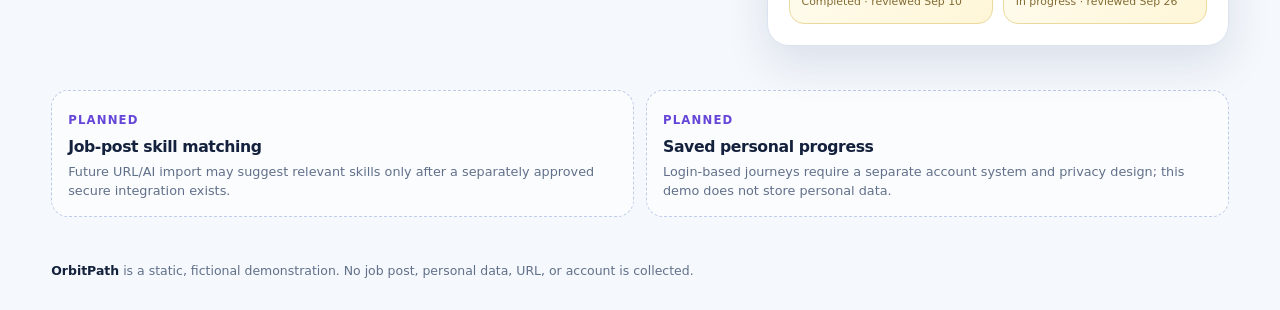
==== commit cd2b90c9: "Make Career Map the board-game home page" ====
--- a/index.html
+++ b/index.html
@@ -3,76 +3,69 @@
 <head>
   <meta charset="utf-8">
   <meta name="viewport" content="width=device-width, initial-scale=1">
-  <meta name="description" content="A colorful, manual internship application tracker with career planning tools.">
-  <title>OrbitPath · Applications</title>
+  <meta name="description" content="A board-game-inspired career map for internship skill and milestone progress.">
+  <title>OrbitPath · Career Map</title>
   <link rel="stylesheet" href="app.css">
 </head>
 <body>
-  <a class="skip-link" href="#applications">Skip to application tracker</a>
+  <a class="skip-link" href="#career-map">Skip to career map</a>
   <header class="app-header shell">
     <div class="topline">
-      <a class="brand" href="index.html" aria-label="OrbitPath Applications home"><span class="brand-mark" aria-hidden="true">↗</span>OrbitPath</a>
+      <a class="brand" href="index.html" aria-label="OrbitPath Career Map home"><span class="brand-mark" aria-hidden="true">↗</span>OrbitPath</a>
       <div class="workspace"><strong>Sample workspace</strong><br>Static demo · no account required</div>
     </div>
     <nav class="main-nav" aria-label="Primary navigation">
-      <a href="index.html" aria-current="page">Applications</a>
-      <a href="map.html">Career Map</a>
+      <a href="applications.html">Applications</a>
+      <a href="index.html" aria-current="page">Career Map</a>
     </nav>
   </header>
 
   <main class="shell">
-    <section class="hero" aria-labelledby="page-title">
+    <section class="map-intro" aria-labelledby="page-title">
       <div>
-        <p class="eyebrow">Internship applications</p>
-        <h1 id="page-title">Build your next yes.</h1>
-        <p class="lede">Keep a clear, manual record of where you have applied and what each opportunity can teach you. Then use the Career Map to turn skill-building into visible progress.</p>
+        <p class="eyebrow">Career map · sample journey</p>
+        <h1 id="page-title">Play the path to internship-ready.</h1>
+        <p>Start with quick, high-priority wins, then collect stronger evidence as the board climbs toward a thoughtful internship application.</p>
       </div>
-      <aside class="hero-note" aria-label="Tracker status">
-        <strong>Manual-first tracker</strong>
-        <p>Add entries yourself in this browser. URL import, AI analysis, and personal accounts are planned future features—not active tools.</p>
+      <aside class="goal-card" aria-label="Sample target role">
+        <span>Target role</span>
+        <strong>Data &amp; Analytics Intern</strong>
+        <p>Fictional roadmap · Last reviewed Sep 26, 2026</p>
       </aside>
     </section>
 
-    <aside class="notice" aria-label="Sample data notice"><strong>Sample data</strong><span>The applications below are fictional examples. Each entry names its current status and last-reviewed date.</span></aside>
+    <aside class="notice" aria-label="Sample data notice"><strong>Sample data</strong><span>This board is an illustrative career path, not verified hiring advice. Every stop and skill signal shows its status and last-reviewed date.</span></aside>
 
-    <section class="metrics" aria-label="Sample application summary">
-      <article class="metric"><strong id="activeCount">3</strong><span>sample opportunities</span></article>
-      <article class="metric"><strong>2</strong><span>skills in active focus</span></article>
-      <article class="metric"><strong>Sep 26</strong><span>latest sample review</span></article>
-    </section>
-
-    <section class="layout" id="applications" aria-label="Application tracker">
-      <section class="panel panel-pad" aria-labelledby="applications-title">
-        <div class="panel-head">
-          <div><h2 id="applications-title">Application board</h2><p class="subtext">Select an entry to inspect its goals and next step.</p></div>
-          <button class="button" id="showForm" type="button" aria-expanded="false" aria-controls="entryForm">+ Add manually</button>
+    <section class="map-shell" id="career-map" aria-label="Career journey map">
+      <section class="panel game-board" aria-labelledby="map-title">
+        <div class="map-header">
+          <div><h2 id="map-title">The internship quest</h2><p>Select a stop to reveal what it unlocks and the next useful move.</p></div>
+          <span class="map-progress">1 / 7 sample stops complete</span>
         </div>
-        <div class="app-list" id="applicationList" aria-live="polite"></div>
-
-        <form class="entry-form" id="entryForm" novalidate>
-          <div class="form-grid">
-            <label class="field">Organization <input id="company" name="company" required placeholder="e.g., Northline Studio"></label>
-            <label class="field">Role <input id="role" name="role" required placeholder="e.g., Product Intern"></label>
-            <label class="field">Status
-              <select id="status" name="status"><option>Planned</option><option>In progress</option><option>Submitted</option><option>Completed</option></select>
-            </label>
-            <label class="field">Last reviewed <input id="reviewed" name="reviewed" type="date" required></label>
-          </div>
-          <div class="form-actions"><button class="button" type="submit">Add to this view</button><button class="button secondary" id="cancelForm" type="button">Cancel</button></div>
-          <p class="form-hint">This temporary manual entry stays only in this browser view and resets on refresh.</p>
-        </form>
+        <div class="board-key" aria-label="Career map progression legend">
+          <span><i class="key-high" aria-hidden="true"></i>High priority &amp; easier first</span>
+          <span><i class="key-build" aria-hidden="true"></i>Harder proof later</span>
+        </div>
+        <div class="game-surface">
+          <svg class="board-track" viewBox="0 0 1000 660" preserveAspectRatio="none" aria-hidden="true">
+            <path class="track-shadow" d="M105 590 C125 540 195 410 320 403 S430 540 500 462 S720 440 650 343 S485 330 490 238 S585 150 670 119 S790 105 850 119"></path>
+            <path class="track-line" d="M105 590 C125 540 195 410 320 403 S430 540 500 462 S720 440 650 343 S485 330 490 238 S585 150 670 119 S790 105 850 119"></path>
+          </svg>
+          <div class="board-corner board-start"><b>Start</b><span>First win</span></div>
+          <div class="board-corner board-finish"><b>Finish</b><span>Internship-ready</span></div>
+          <div class="board-stops" id="milestoneList"></div>
+        </div>
       </section>
-
-      <aside class="panel detail" id="applicationDetail" aria-live="polite"></aside>
+      <aside class="panel map-detail" id="milestoneDetail" aria-live="polite"></aside>
     </section>
 
     <section class="future-strip" aria-label="Planned future features">
-      <article class="future"><span>Planned</span><h3>Import from URL / AI</h3><p>A future, permission-aware integration could summarize a job post after a secure backend and privacy review.</p></article>
-      <article class="future"><span>Planned</span><h3>Personal accounts</h3><p>Profiles and saved progress need a separate authentication and data-protection design before they can be added.</p></article>
+      <article class="future"><span>Planned</span><h3>Job-post skill matching</h3><p>Future URL/AI import may suggest relevant skills only after a separately approved secure integration exists.</p></article>
+      <article class="future"><span>Planned</span><h3>Saved personal progress</h3><p>Login-based journeys require a separate account system and privacy design; this demo does not store personal data.</p></article>
     </section>
   </main>
   <footer class="site-footer shell"><b>OrbitPath</b> is a static, fictional demonstration. No job post, personal data, URL, or account is collected.</footer>
-  <script src="applications.js"></script>
+  <script src="map.js"></script>
 </body>
 </html>
 
--- a/app.css
+++ b/app.css
@@ -0,0 +1,206 @@
+:root {
+  --ink: #14213d;
+  --muted: #61708a;
+  --line: #dbe3f0;
+  --canvas: #f5f8fc;
+  --paper: #ffffff;
+  --navy: #12224a;
+  --purple: #6646d8;
+  --violet: #9c7cff;
+  --teal: #0d9b88;
+  --sun: #f7b940;
+  --coral: #ef6b63;
+  --blue: #3478f6;
+  --shadow: 0 18px 44px rgba(34, 58, 103, .12);
+  --radius: 22px;
+}
+
+* { box-sizing: border-box; }
+html { scroll-behavior: smooth; }
+body {
+  margin: 0;
+  color: var(--ink);
+  background:
+    radial-gradient(circle at 88% 2%, #e9e4ff 0, transparent 27rem),
+    radial-gradient(circle at 0 32%, #dff8f3 0, transparent 24rem),
+    var(--canvas);
+  font: 16px/1.5 Inter, ui-sans-serif, system-ui, -apple-system, BlinkMacSystemFont, "Segoe UI", sans-serif;
+}
+
+button, input, select { font: inherit; }
+button { cursor: pointer; }
+button:focus-visible, a:focus-visible, input:focus-visible, select:focus-visible {
+  outline: 3px solid var(--blue);
+  outline-offset: 3px;
+}
+a { color: inherit; text-underline-offset: 3px; }
+
+.skip-link {
+  position: fixed; left: 16px; top: -80px; z-index: 10;
+  background: var(--navy); color: white; padding: 9px 12px; border-radius: 8px;
+}
+.skip-link:focus { top: 16px; }
+
+.shell { width: min(1180px, 92vw); margin: 0 auto; }
+.app-header { padding: 23px 0 16px; }
+.topline { display: flex; align-items: center; justify-content: space-between; gap: 20px; }
+.brand { display: inline-flex; align-items: center; gap: 10px; text-decoration: none; font-weight: 900; letter-spacing: -.04em; font-size: 1.22rem; }
+.brand-mark {
+  display: grid; place-items: center; width: 34px; height: 34px; border-radius: 12px;
+  color: white; background: conic-gradient(from 150deg, var(--purple), var(--blue), var(--teal), var(--purple));
+  box-shadow: 0 7px 17px #6646d83a;
+}
+.workspace { color: var(--muted); font-size: .84rem; text-align: right; }
+.workspace strong { color: var(--ink); }
+.main-nav { display: flex; gap: 7px; margin-top: 18px; }
+.main-nav a {
+  border: 1px solid transparent; border-radius: 999px; padding: 8px 13px;
+  color: var(--muted); font-weight: 750; text-decoration: none; font-size: .9rem;
+}
+.main-nav a[aria-current="page"] { color: white; background: var(--navy); box-shadow: 0 7px 15px #12224a22; }
+.main-nav a:not([aria-current="page"]):hover { background: #e9eff8; color: var(--ink); }
+
+.hero { display: grid; grid-template-columns: minmax(0, 1.25fr) minmax(280px, .75fr); gap: 30px; align-items: end; padding: 36px 0 26px; }
+.eyebrow { margin: 0 0 8px; color: var(--purple); font-size: .76rem; font-weight: 900; letter-spacing: .13em; text-transform: uppercase; }
+h1 { margin: 0; max-width: 750px; font-size: clamp(2.25rem, 5vw, 4.7rem); line-height: .98; letter-spacing: -.07em; }
+.lede { max-width: 680px; margin: 17px 0 0; color: var(--muted); font-size: 1.05rem; }
+.hero-note { padding: 19px; border-radius: var(--radius); border: 1px solid #dcd4ff; background: #f0edff; color: #40347e; }
+.hero-note strong { display: block; color: var(--navy); font-size: .92rem; }
+.hero-note p { margin: 5px 0 0; font-size: .87rem; }
+
+.notice { display: flex; align-items: flex-start; gap: 10px; margin: 0 0 23px; padding: 12px 15px; border: 1px solid #f3d885; border-radius: 15px; background: #fff9df; color: #624800; font-size: .88rem; }
+.notice strong { white-space: nowrap; }
+
+.metrics { display: grid; grid-template-columns: repeat(3, 1fr); gap: 12px; margin: 0 0 24px; }
+.metric { padding: 16px; border: 1px solid var(--line); border-radius: 18px; background: rgba(255,255,255,.84); box-shadow: 0 8px 22px rgba(31,55,94,.06); }
+.metric strong { display: block; font-size: 1.36rem; letter-spacing: -.05em; }
+.metric span { color: var(--muted); font-size: .8rem; }
+
+.layout { display: grid; grid-template-columns: minmax(0, 1.1fr) minmax(330px, .9fr); gap: 22px; align-items: start; padding-bottom: 44px; }
+.panel { background: var(--paper); border: 1px solid var(--line); border-radius: var(--radius); box-shadow: var(--shadow); }
+.panel-pad { padding: 21px; }
+.panel-head { display: flex; align-items: flex-start; justify-content: space-between; gap: 15px; margin-bottom: 16px; }
+h2 { margin: 0; font-size: 1.25rem; letter-spacing: -.035em; }
+.subtext { margin: 3px 0 0; color: var(--muted); font-size: .86rem; }
+.button { border: 0; border-radius: 10px; padding: 10px 13px; color: white; background: var(--navy); font-weight: 800; font-size: .85rem; box-shadow: 0 7px 14px #12224a2b; }
+.button:hover { background: #0a1836; }
+.button.secondary { color: var(--ink); background: #edf1f8; box-shadow: none; }
+.button.secondary:hover { background: #e0e7f1; }
+
+.app-list { display: grid; gap: 10px; }
+.app-card {
+  width: 100%; display: grid; grid-template-columns: 43px 1fr auto; gap: 11px; align-items: center;
+  padding: 13px; text-align: left; border: 1px solid var(--line); border-radius: 16px; background: white; color: var(--ink);
+}
+.app-card:hover { border-color: #b8c7e4; transform: translateY(-1px); }
+.app-card[aria-pressed="true"] { border-color: var(--accent); background: linear-gradient(90deg, var(--soft), #fff 78%); box-shadow: 0 0 0 2px var(--soft); }
+.company-mark { display: grid; place-items: center; width: 43px; height: 43px; border-radius: 13px; color: white; background: var(--accent); font-weight: 900; font-size: .78rem; }
+.app-title { min-width: 0; }
+.app-title strong { display: block; overflow: hidden; text-overflow: ellipsis; white-space: nowrap; font-size: .93rem; }
+.app-title span { display: block; overflow: hidden; color: var(--muted); text-overflow: ellipsis; white-space: nowrap; font-size: .78rem; }
+.app-meta { text-align: right; }
+.reviewed { display: block; margin-top: 4px; color: var(--muted); font-size: .71rem; }
+.status { display: inline-block; border-radius: 999px; padding: 4px 7px; color: var(--status-ink); background: var(--status-bg); font-size: .68rem; font-weight: 900; letter-spacing: .03em; }
+.status.planned { --status-bg: #f0ebff; --status-ink: #5a39bd; }
+.status.progress { --status-bg: #def6f2; --status-ink: #087c6e; }
+.status.submitted { --status-bg: #e5efff; --status-ink: #225ec7; }
+.status.completed { --status-bg: #fff1cd; --status-ink: #9a6500; }
+
+.entry-form { display: none; margin-top: 15px; padding-top: 16px; border-top: 1px dashed var(--line); }
+.entry-form.open { display: block; }
+.form-grid { display: grid; grid-template-columns: 1fr 1fr; gap: 11px; }
+.field { display: grid; gap: 5px; color: var(--muted); font-size: .76rem; font-weight: 800; }
+.field input, .field select { min-width: 0; border: 1px solid #cbd6e7; border-radius: 9px; padding: 9px 10px; color: var(--ink); background: white; }
+.form-actions { display: flex; gap: 9px; align-items: center; margin-top: 12px; }
+.form-hint { margin: 0; color: var(--muted); font-size: .75rem; }
+
+.detail { overflow: hidden; position: sticky; top: 12px; }
+.detail-top { position: relative; padding: 24px; color: white; background: var(--accent, var(--purple)); overflow: hidden; }
+.detail-top::after { content: ""; position: absolute; width: 170px; height: 170px; right: -54px; bottom: -105px; border: 30px solid rgba(255,255,255,.18); border-radius: 50%; }
+.detail-kicker { position: relative; z-index: 1; margin: 0 0 5px; font-size: .76rem; font-weight: 900; letter-spacing: .1em; text-transform: uppercase; opacity: .82; }
+.detail-top h2 { position: relative; z-index: 1; margin: 0; font-size: 1.7rem; }
+.detail-top p { position: relative; z-index: 1; margin: 4px 0 0; opacity: .9; font-size: .9rem; }
+.detail-body { padding: 21px; }
+.rule-line { margin: 0 0 16px; padding: 10px 12px; border-left: 4px solid var(--accent, var(--purple)); border-radius: 8px; background: #f5f7fc; color: #3b4a67; font-size: .82rem; }
+.rule-line b { color: var(--ink); }
+.detail-label { margin: 17px 0 7px; color: var(--muted); font-size: .72rem; letter-spacing: .1em; text-transform: uppercase; font-weight: 900; }
+.chip-row { display: flex; flex-wrap: wrap; gap: 7px; }
+.chip { border: 1px solid #d6deed; border-radius: 999px; padding: 5px 8px; color: #435572; background: #f8faff; font-size: .76rem; font-weight: 750; }
+.detail-copy { margin: 0; color: var(--muted); font-size: .9rem; }
+
+.future-strip { display: grid; grid-template-columns: 1fr 1fr; gap: 12px; margin: 0 0 45px; }
+.future { padding: 16px; border: 1px dashed #bfcbea; border-radius: 17px; background: rgba(255,255,255,.6); }
+.future span { color: var(--purple); font-size: .73rem; font-weight: 900; letter-spacing: .1em; text-transform: uppercase; }
+.future h3 { margin: 4px 0; font-size: .98rem; letter-spacing: -.025em; }
+.future p { margin: 0; color: var(--muted); font-size: .8rem; }
+
+.map-shell { display: grid; grid-template-columns: minmax(0, 1.2fr) minmax(300px, .8fr); gap: 22px; align-items: start; padding-bottom: 44px; }
+.map-board { position: relative; min-height: 590px; padding: 33px 28px 26px; overflow: hidden; }
+.map-board::before { content: ""; position: absolute; inset: 0; opacity: .38; background-image: radial-gradient(#cfd8eb 1px, transparent 1px); background-size: 16px 16px; pointer-events: none; }
+.map-header, .path { position: relative; z-index: 1; }
+.map-header { display: flex; justify-content: space-between; gap: 18px; align-items: flex-start; }
+.map-header p { margin: 4px 0 0; color: var(--muted); font-size: .85rem; }
+.map-progress { color: var(--purple); font-size: .82rem; font-weight: 900; white-space: nowrap; }
+.path { margin-top: 31px; display: grid; grid-template-columns: 1fr 1fr; gap: 17px 44px; }
+.milestone { position: relative; min-height: 130px; padding: 16px; text-align: left; border: 1px solid var(--line); border-radius: 18px; color: var(--ink); background: white; box-shadow: 0 7px 17px rgba(43,67,112,.07); }
+.milestone::after { content: ""; position: absolute; top: 50%; left: calc(100% + 1px); width: 43px; height: 2px; background: #cbd6e7; }
+.milestone:nth-child(2n)::after { display: none; }
+.milestone:nth-child(3)::before, .milestone:nth-child(5)::before { content: ""; position: absolute; left: 50%; bottom: calc(100% + 1px); width: 2px; height: 17px; background: #cbd6e7; }
+.milestone:hover { transform: translateY(-2px); }
+.milestone[aria-pressed="true"] { border-color: var(--node); box-shadow: 0 0 0 3px var(--node-soft), 0 8px 19px rgba(43,67,112,.08); }
+.node-top { display: flex; justify-content: space-between; gap: 6px; align-items: center; }
+.node-icon { display: grid; place-items: center; width: 31px; height: 31px; border-radius: 10px; color: white; background: var(--node); font-size: .9rem; }
+.milestone strong { display: block; margin-top: 10px; font-size: .9rem; }
+.milestone small { display: block; margin-top: 3px; color: var(--muted); font-size: .72rem; }
+.milestone .reviewed { margin-top: 8px; }
+
+.map-detail { position: sticky; top: 12px; }
+.map-detail .detail-top { min-height: 185px; }
+.progress-wrap { margin: 12px 0 0; }
+.progress-info { display: flex; justify-content: space-between; gap: 12px; color: var(--muted); font-size: .79rem; }
+.progress-info b { color: var(--ink); }
+.bar { height: 9px; margin-top: 6px; overflow: hidden; border-radius: 99px; background: #e7ecf5; }
+.bar span { display: block; height: 100%; border-radius: inherit; background: var(--bar, var(--purple)); }
+.skills { display: grid; gap: 10px; margin-top: 22px; }
+.skill { padding: 13px; border: 1px solid var(--line); border-radius: 15px; background: #fff; }
+.skill-top { display: flex; align-items: center; justify-content: space-between; gap: 10px; }
+.skill strong { font-size: .91rem; }
+.skill small { display: block; margin-top: 5px; color: var(--muted); font-size: .74rem; }
+.achievement-grid { display: grid; grid-template-columns: 1fr 1fr; gap: 10px; margin-top: 17px; }
+.achievement { padding: 12px; border: 1px solid #ecd99d; border-radius: 15px; background: linear-gradient(135deg, #fffdf3, #fff6d7); }
+.achievement .badge { display: grid; place-items: center; width: 30px; height: 30px; border-radius: 10px; color: #755100; background: var(--sun); font-size: .9rem; }
+.achievement strong { display: block; margin-top: 8px; font-size: .82rem; }
+.achievement small { display: block; margin-top: 3px; color: #826b32; font-size: .68rem; }
+
+.site-footer { padding: 0 0 29px; color: var(--muted); font-size: .78rem; }
+.site-footer b { color: var(--ink); }
+
+@media (max-width: 860px) {
+  .hero, .layout, .map-shell { grid-template-columns: 1fr; }
+  .detail, .map-detail { position: static; }
+  .hero { padding-top: 25px; }
+  .hero-note { max-width: 520px; }
+  .map-board { min-height: auto; }
+}
+@media (max-width: 580px) {
+  .shell { width: min(94vw, 1180px); }
+  .workspace { display: none; }
+  .app-header { padding-top: 16px; }
+  .metrics, .future-strip { grid-template-columns: 1fr; }
+  .form-grid { grid-template-columns: 1fr; }
+  .panel-pad, .detail-body { padding: 16px; }
+  .detail-top { padding: 20px 16px; }
+  .map-board { padding: 23px 16px; }
+  .path { grid-template-columns: 1fr; gap: 12px; }
+  .milestone::after, .milestone:nth-child(3)::before, .milestone:nth-child(5)::before { display: none; }
+  .map-header { display: block; }
+  .map-progress { display: block; margin-top: 8px; }
+  .panel-head { display: block; }
+  .panel-head .button { margin-top: 12px; }
+  .app-card { grid-template-columns: 39px 1fr; }
+  .app-meta { grid-column: 2; text-align: left; }
+}
+@media (prefers-reduced-motion: reduce) {
+  *, *::before, *::after { scroll-behavior: auto !important; transition: none !important; animation: none !important; }
+}
+
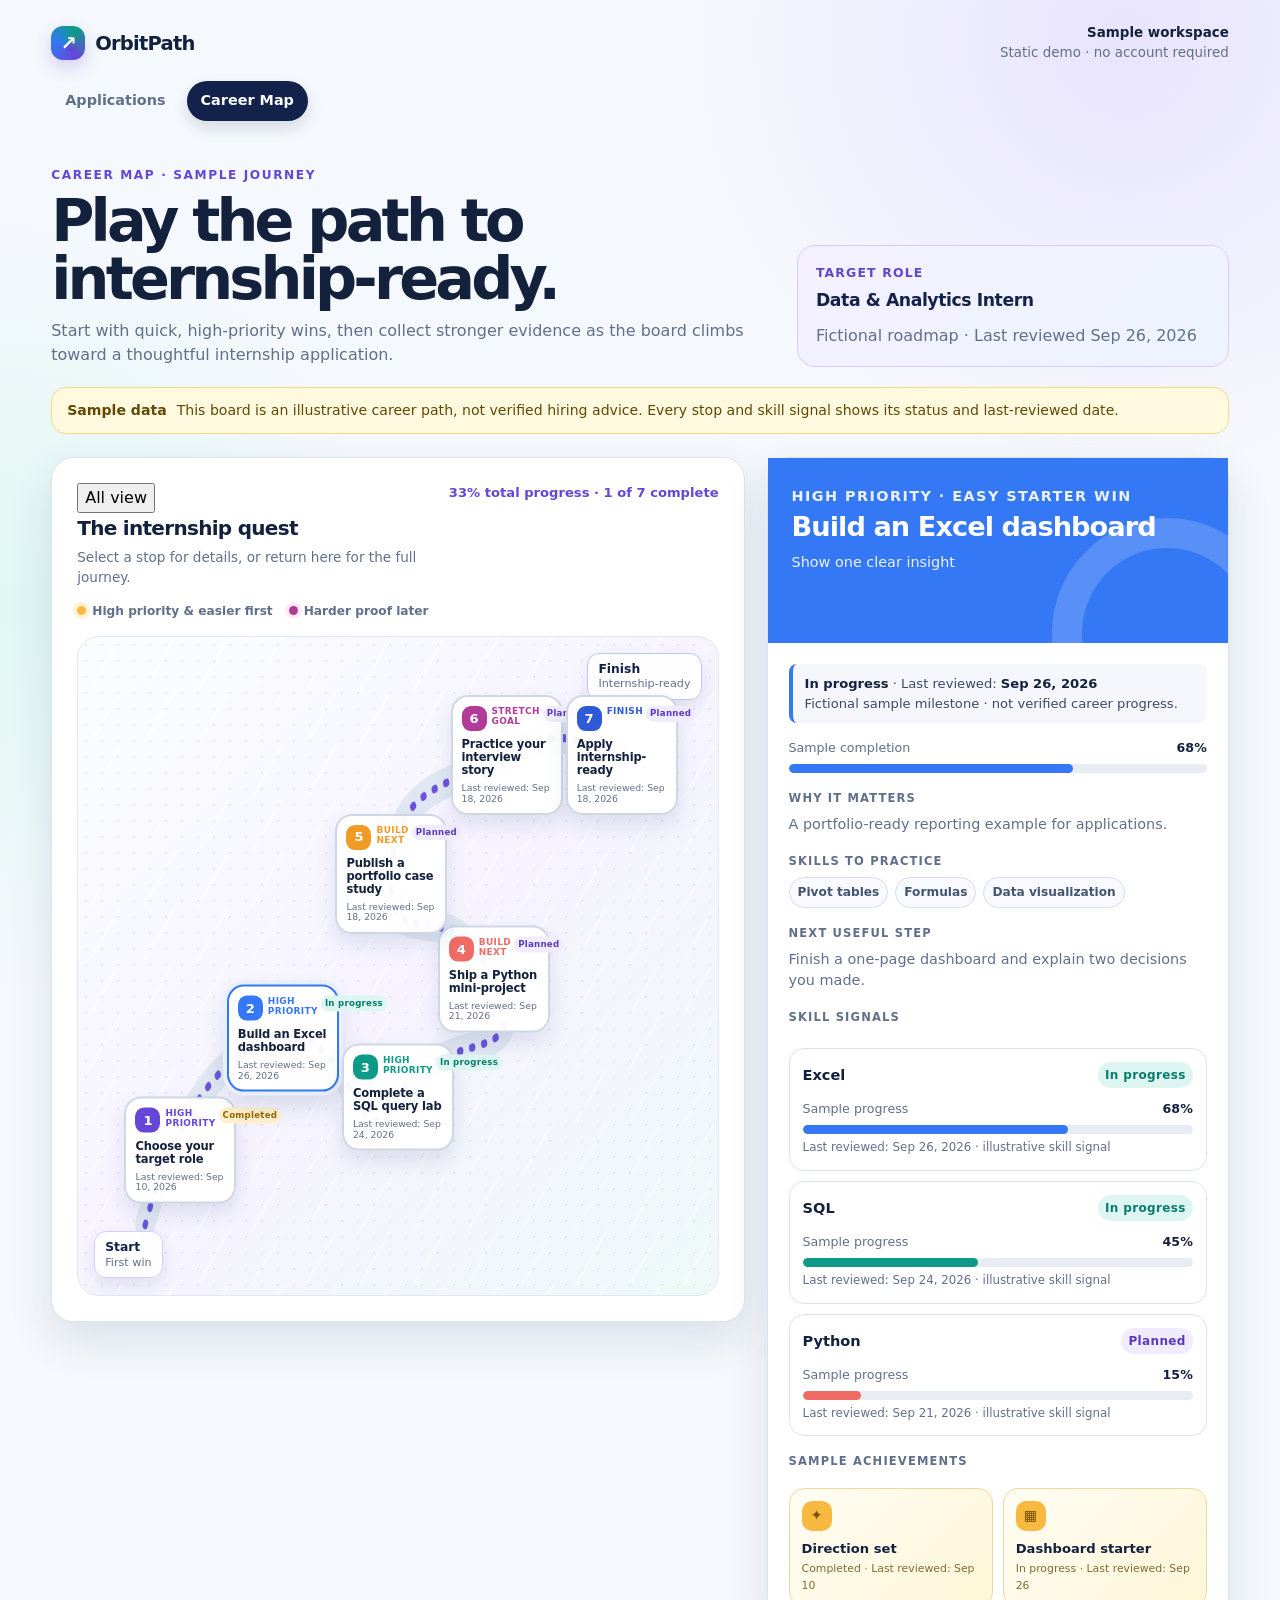
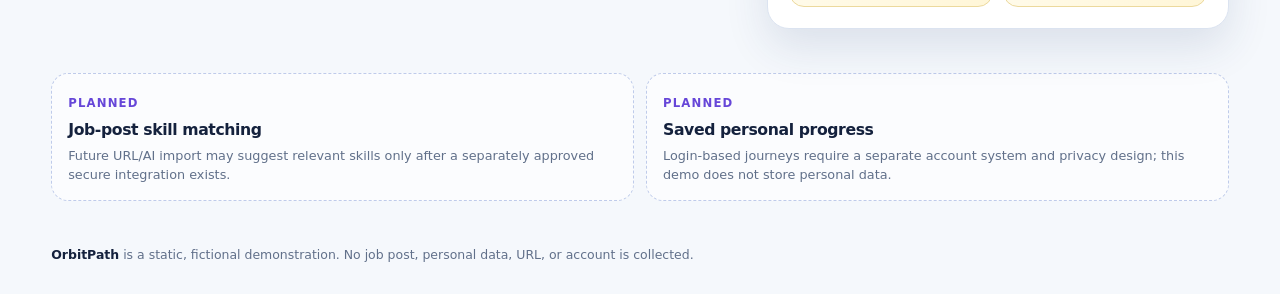
==== commit 3904bd12: "Add an All view career-map summary" ====
--- a/index.html
+++ b/index.html
@@ -39,8 +39,11 @@
     <section class="map-shell" id="career-map" aria-label="Career journey map">
       <section class="panel game-board" aria-labelledby="map-title">
         <div class="map-header">
-          <div><h2 id="map-title">The internship quest</h2><p>Select a stop to reveal what it unlocks and the next useful move.</p></div>
-          <span class="map-progress">1 / 7 sample stops complete</span>
+          <div class="quest-heading">
+            <button class="all-view" id="allView" type="button" aria-pressed="true">All view</button>
+            <div><h2 id="map-title">The internship quest</h2><p>Select a stop for details, or return here for the full journey.</p></div>
+          </div>
+          <span class="map-progress" id="totalProgress">33% total progress · 1 of 7 complete</span>
         </div>
         <div class="board-key" aria-label="Career map progression legend">
           <span><i class="key-high" aria-hidden="true"></i>High priority &amp; easier first</span>
--- a/app.css
+++ b/app.css
@@ -99,8 +99,8 @@
 .app-title strong { display: block; overflow: hidden; text-overflow: ellipsis; white-space: nowrap; font-size: .93rem; }
 .app-title span { display: block; overflow: hidden; color: var(--muted); text-overflow: ellipsis; white-space: nowrap; font-size: .78rem; }
 .app-meta { text-align: right; }
-.reviewed { display: block; margin-top: 4px; color: var(--muted); font-size: .71rem; }
-.status { display: inline-block; border-radius: 999px; padding: 4px 7px; color: var(--status-ink); background: var(--status-bg); font-size: .68rem; font-weight: 900; letter-spacing: .03em; }
+.reviewed { display: block; margin-top: 4px; color: var(--muted); font-size: .75rem; }
+.status { display: inline-block; border-radius: 999px; padding: 4px 7px; color: var(--status-ink); background: var(--status-bg); font-size: .75rem; font-weight: 900; letter-spacing: .03em; }
 .status.planned { --status-bg: #f0ebff; --status-ink: #5a39bd; }
 .status.progress { --status-bg: #def6f2; --status-ink: #087c6e; }
 .status.submitted { --status-bg: #e5efff; --status-ink: #225ec7; }
@@ -203,4 +203,122 @@
 @media (prefers-reduced-motion: reduce) {
   *, *::before, *::after { scroll-behavior: auto !important; transition: none !important; animation: none !important; }
 }
+
+/* Board-game career map */
+.map-intro {
+  display: grid;
+  grid-template-columns: minmax(0, 1.25fr) minmax(260px, .75fr);
+  gap: 26px;
+  align-items: end;
+  padding: 29px 0 20px;
+}
+.map-intro h1 { margin: 0; max-width: 760px; font-size: clamp(2.15rem, 4.6vw, 4rem); line-height: .99; letter-spacing: -.065em; }
+.map-intro p:not(.eyebrow) { max-width: 720px; margin: 10px 0 0; color: var(--muted); font-size: 1rem; }
+.goal-card { padding: 18px; border: 1px solid #d7ccff; border-radius: 18px; background: linear-gradient(135deg, #f4f0ff, #edf4ff); }
+.goal-card span { display: block; color: #6248c8; font-size: .78rem; font-weight: 900; letter-spacing: .09em; text-transform: uppercase; }
+.goal-card strong { display: block; margin-top: 5px; color: var(--navy); font-size: 1.08rem; letter-spacing: -.025em; }
+.goal-card p { margin: 5px 0 0; color: #5f6680; font-size: .8rem; }
+
+.game-board { padding: 25px; overflow: hidden; }
+.board-key { position: relative; z-index: 1; display: flex; flex-wrap: wrap; gap: 8px 16px; margin-top: 14px; color: var(--muted); font-size: .76rem; font-weight: 750; }
+.board-key span { display: inline-flex; align-items: center; gap: 6px; }
+.board-key i { width: 9px; height: 9px; border-radius: 50%; }
+.key-high { background: var(--sun); box-shadow: 0 0 0 4px #fff3d2; }
+.key-build { background: #b03b99; box-shadow: 0 0 0 4px #ffeaf8; }
+.game-surface {
+  position: relative;
+  isolation: isolate;
+  min-height: 660px;
+  margin-top: 16px;
+  overflow: hidden;
+  border: 1px solid #e0e7f2;
+  border-radius: 22px;
+  background: linear-gradient(135deg, #fbfdff 0%, #f6f3ff 52%, #eef9f7 100%);
+}
+.game-surface::before {
+  content: "";
+  position: absolute;
+  inset: 0;
+  z-index: 0;
+  opacity: .45;
+  background-image: radial-gradient(#c6d2e5 1px, transparent 1px), linear-gradient(120deg, transparent 48%, rgba(255,255,255,.72) 48% 52%, transparent 52%);
+  background-size: 16px 16px, 54px 54px;
+  pointer-events: none;
+}
+.board-track { position: absolute; inset: 0; z-index: 1; width: 100%; height: 100%; pointer-events: none; }
+.track-shadow { fill: none; stroke: #e0e7f2; stroke-width: 31; stroke-linecap: round; }
+.track-line { fill: none; stroke: #6b53dc; stroke-width: 8; stroke-linecap: round; stroke-dasharray: 2 17; }
+.board-corner {
+  position: absolute;
+  z-index: 3;
+  display: grid;
+  padding: 8px 10px;
+  border: 1px solid #d8e0f0;
+  border-radius: 12px;
+  background: rgba(255,255,255,.9);
+  box-shadow: 0 7px 16px rgba(34,58,103,.1);
+  font-size: .7rem;
+  line-height: 1.15;
+}
+.board-corner b { color: var(--navy); font-size: .77rem; }
+.board-corner span { margin-top: 2px; color: var(--muted); }
+.board-start { left: 2.5%; bottom: 2.5%; border-color: #d7ccff; }
+.board-finish { top: 2.5%; right: 2.5%; border-color: #b9c8f5; }
+.board-stops { position: absolute; inset: 0; z-index: 4; }
+.board-stop {
+  position: absolute;
+  left: calc(var(--x) * 1%);
+  top: calc(var(--y) * 1%);
+  width: clamp(104px, 11vw, 112px);
+  min-height: 105px;
+  padding: 9px 9px;
+  transform: translate(-50%, -50%);
+  border: 2px solid rgba(151,166,196,.45);
+  border-radius: 17px;
+  color: var(--ink);
+  background: rgba(255,255,255,.96);
+  box-shadow: 0 10px 20px rgba(43,67,112,.12);
+  text-align: left;
+  transition: transform .18s ease, box-shadow .18s ease, border-color .18s ease;
+}
+.board-stop:hover { transform: translate(-50%, -50%) translateY(-3px); border-color: var(--node); }
+.board-stop[aria-pressed="true"] { border-color: var(--node); box-shadow: 0 0 0 4px var(--node-soft), 0 13px 24px rgba(43,67,112,.17); }
+.stop-number {
+  float: left;
+  display: grid;
+  width: 25px;
+  height: 25px;
+  margin-right: 5px;
+  place-items: center;
+  border-radius: 9px;
+  color: white;
+  background: var(--node);
+  font-size: .82rem;
+  font-weight: 900;
+}
+.stop-top { display: grid; min-height: 25px; grid-template-columns: 1fr auto; gap: 3px; align-items: start; }
+.priority { color: var(--node); font-size: .56rem; font-weight: 900; letter-spacing: .04em; line-height: 1.12; text-transform: uppercase; }
+.board-stop .status { padding: 3px 4px; font-size: .54rem; line-height: 1.1; white-space: nowrap; }
+.board-stop strong { display: block; clear: both; margin-top: 7px; font-size: .72rem; line-height: 1.13; letter-spacing: -.015em; }
+.board-stop .reviewed { margin-top: 6px; font-size: .58rem; line-height: 1.12; }
+.map-detail .detail-top { min-height: 185px; }
+
+@media (max-width: 1100px) {
+  .map-intro, .map-shell { grid-template-columns: 1fr; }
+  .map-detail { position: static; }
+}
+@media (max-width: 860px) {
+  .map-intro { padding-top: 25px; }
+  .goal-card { max-width: 520px; }
+}
+@media (max-width: 650px) {
+  .game-board { padding: 19px 14px; }
+  .game-surface { min-height: auto; padding: 12px; }
+  .board-track, .board-corner { display: none; }
+  .board-stops { position: static; display: grid; gap: 10px; }
+  .board-stop { position: static; width: 100%; min-height: 0; transform: none; }
+  .board-stop:hover { transform: translateY(-2px); }
+  .board-stop strong { font-size: .92rem; }
+  .board-stop .reviewed { font-size: .73rem; }
+}
 
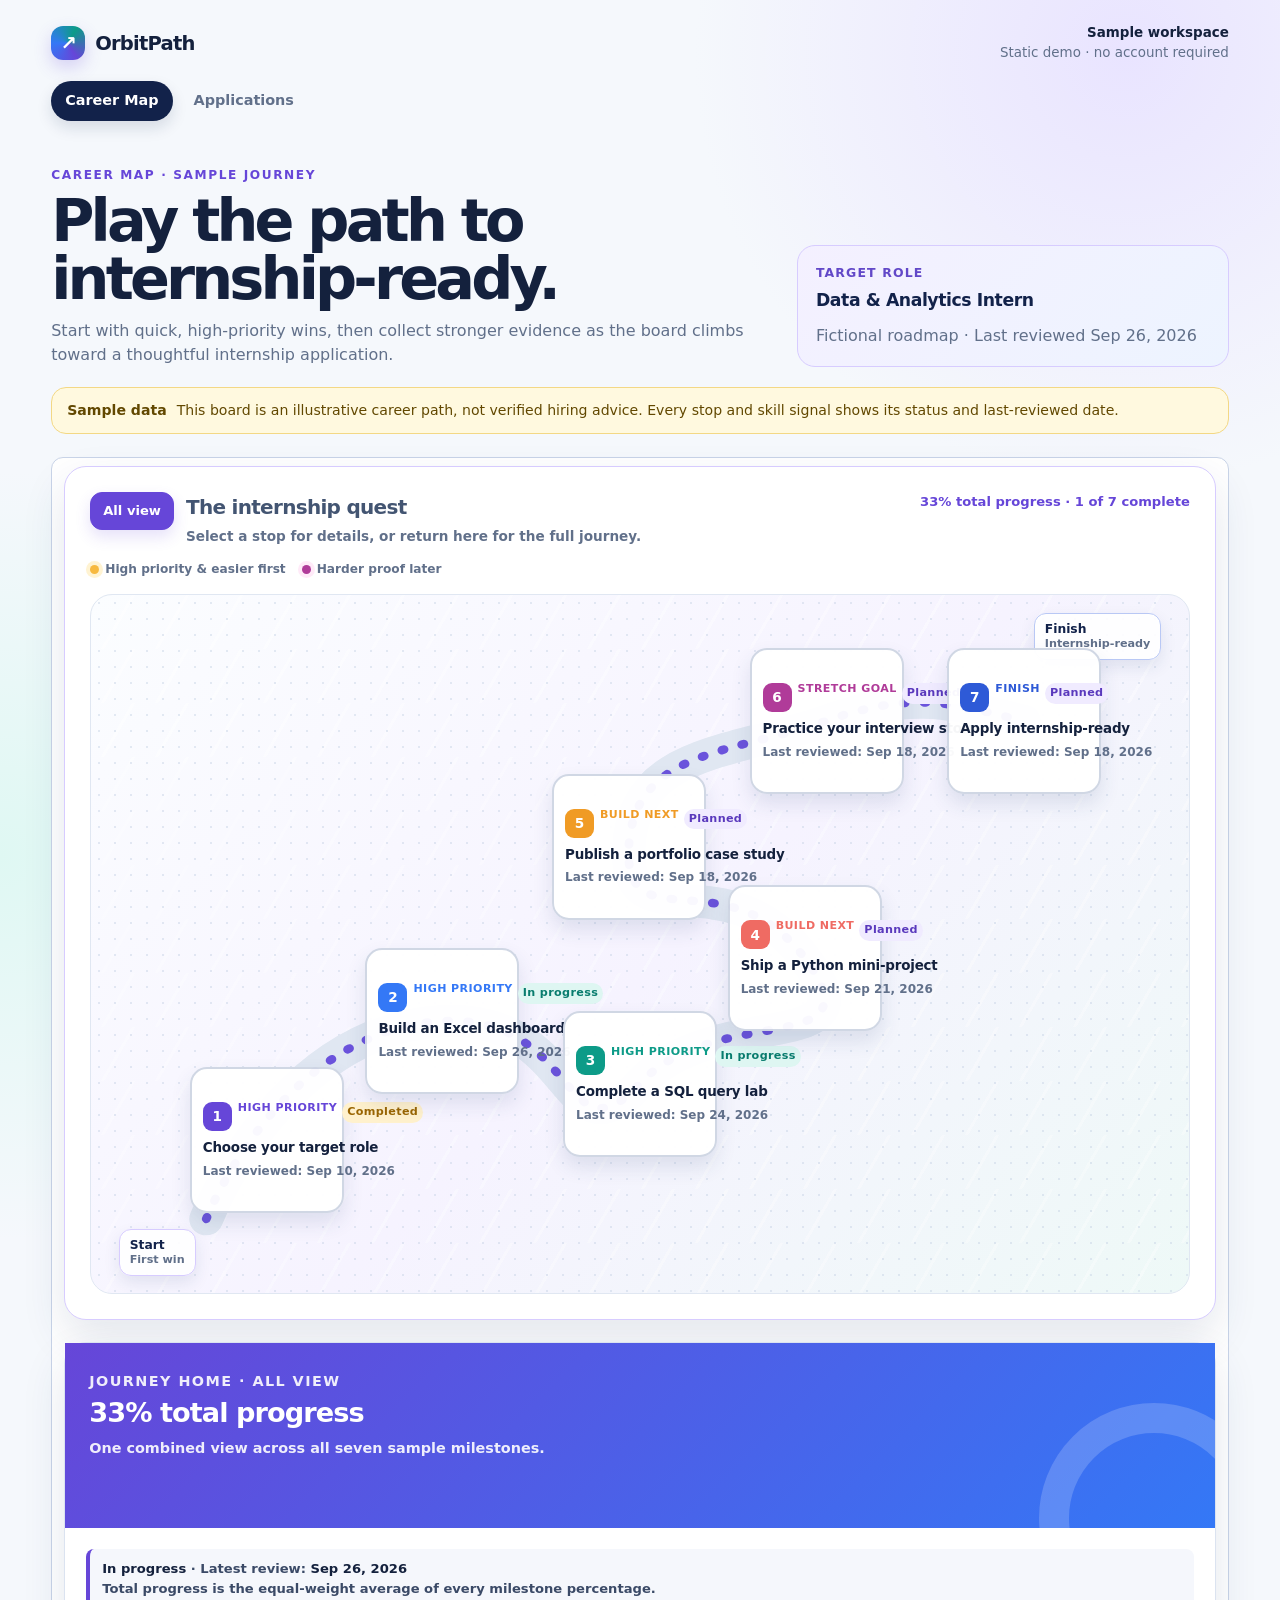
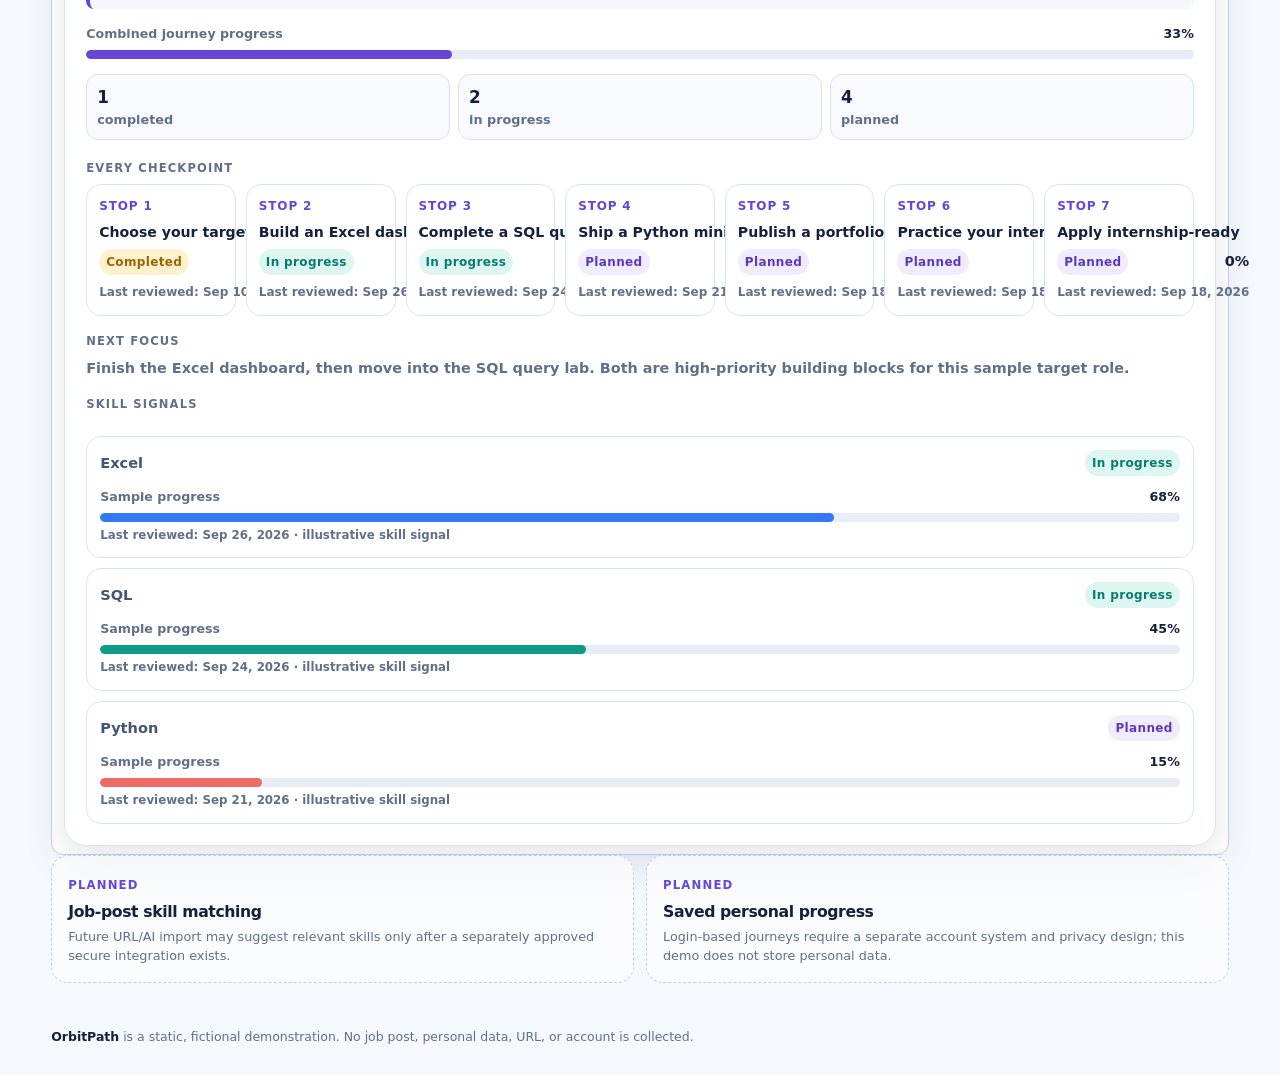
==== commit 626e26aa: "Put Career Map first in navigation" ====
--- a/index.html
+++ b/index.html
@@ -15,8 +15,8 @@
       <div class="workspace"><strong>Sample workspace</strong><br>Static demo · no account required</div>
     </div>
     <nav class="main-nav" aria-label="Primary navigation">
+      <a href="index.html" aria-current="page">Career Map</a>
       <a href="applications.html">Applications</a>
-      <a href="index.html" aria-current="page">Career Map</a>
     </nav>
   </header>
 
--- a/app.css
+++ b/app.css
@@ -321,4 +321,76 @@
   .board-stop strong { font-size: .92rem; }
   .board-stop .reviewed { font-size: .73rem; }
 }
+
+/* Career-map home view */
+.map-shell { grid-template-columns: minmax(0, 1fr); }
+.map-shell .map-detail { position: static; }
+.map-shell.all-view .game-board { border-color: #d7ccff; }
+.quest-heading { display: flex; align-items: flex-start; gap: 12px; }
+.all-view {
+  flex: 0 0 auto;
+  min-height: 38px;
+  padding: 8px 12px;
+  border: 1px solid #c9d4e8;
+  border-radius: 12px;
+  color: #435572;
+  background: #fff;
+  font-size: .82rem;
+  font-weight: 900;
+  white-space: nowrap;
+}
+.all-view:hover { border-color: var(--purple); color: var(--purple); background: #f6f3ff; }
+.all-view[aria-pressed="true"] { border-color: var(--purple); color: white; background: var(--purple); box-shadow: 0 7px 15px #6646d829; }
+.game-surface { min-height: 700px; }
+.board-stop {
+  width: clamp(132px, 12.8vw, 154px);
+  min-height: 146px;
+  padding: 11px;
+}
+.stop-number { width: 29px; height: 29px; margin-right: 6px; font-size: .85rem; }
+.stop-top { min-height: 29px; grid-template-columns: 1fr auto; gap: 5px; }
+.priority { font-size: .69rem; line-height: 1.16; }
+.board-stop .status { padding: 4px 5px; font-size: .7rem; line-height: 1.15; }
+.board-stop strong { margin-top: 9px; font-size: .84rem; line-height: 1.18; }
+.board-stop .reviewed { margin-top: 8px; font-size: .75rem; line-height: 1.2; }
+
+.overview-top { background: linear-gradient(135deg, #6646d8, #3478f6); }
+.overview-bar { margin-bottom: 15px; }
+.overview-counts { display: grid; grid-template-columns: repeat(3, 1fr); gap: 8px; margin: 15px 0 20px; }
+.overview-counts span { padding: 10px; border: 1px solid #d9e2f0; border-radius: 12px; color: var(--muted); background: #f8faff; font-size: .8rem; }
+.overview-counts b { display: block; color: var(--ink); font-size: 1.05rem; }
+.overview-grid { display: grid; grid-template-columns: repeat(auto-fit, minmax(145px, 1fr)); gap: 10px; }
+.overview-item {
+  display: grid;
+  gap: 6px;
+  min-height: 132px;
+  padding: 12px;
+  border: 1px solid var(--line);
+  border-radius: 15px;
+  color: var(--ink);
+  background: #fff;
+  text-align: left;
+}
+.overview-item:hover { border-color: #aebfe1; transform: translateY(-1px); }
+.overview-step { color: var(--purple); font-size: .75rem; font-weight: 900; letter-spacing: .07em; text-transform: uppercase; }
+.overview-item strong { font-size: .88rem; line-height: 1.2; }
+.overview-meta { display: flex; align-items: center; justify-content: space-between; gap: 7px; }
+.overview-meta b { color: var(--ink); font-size: .9rem; }
+.overview-item .reviewed { margin-top: 0; font-size: .75rem; }
+
+@media (max-width: 820px) {
+  .game-surface { min-height: auto; padding: 12px; }
+  .board-track, .board-corner { display: none; }
+  .board-stops { position: static; display: grid; gap: 10px; }
+  .board-stop { position: static; width: 100%; min-height: 0; transform: none; }
+  .board-stop:hover { transform: translateY(-2px); }
+  .board-stop strong { font-size: .95rem; }
+}
+@media (max-width: 580px) {
+  .quest-heading { display: grid; gap: 10px; }
+  .all-view { width: max-content; }
+  .map-header { gap: 10px; }
+  .overview-counts { grid-template-columns: 1fr; }
+  .overview-grid { grid-template-columns: 1fr; }
+}
 
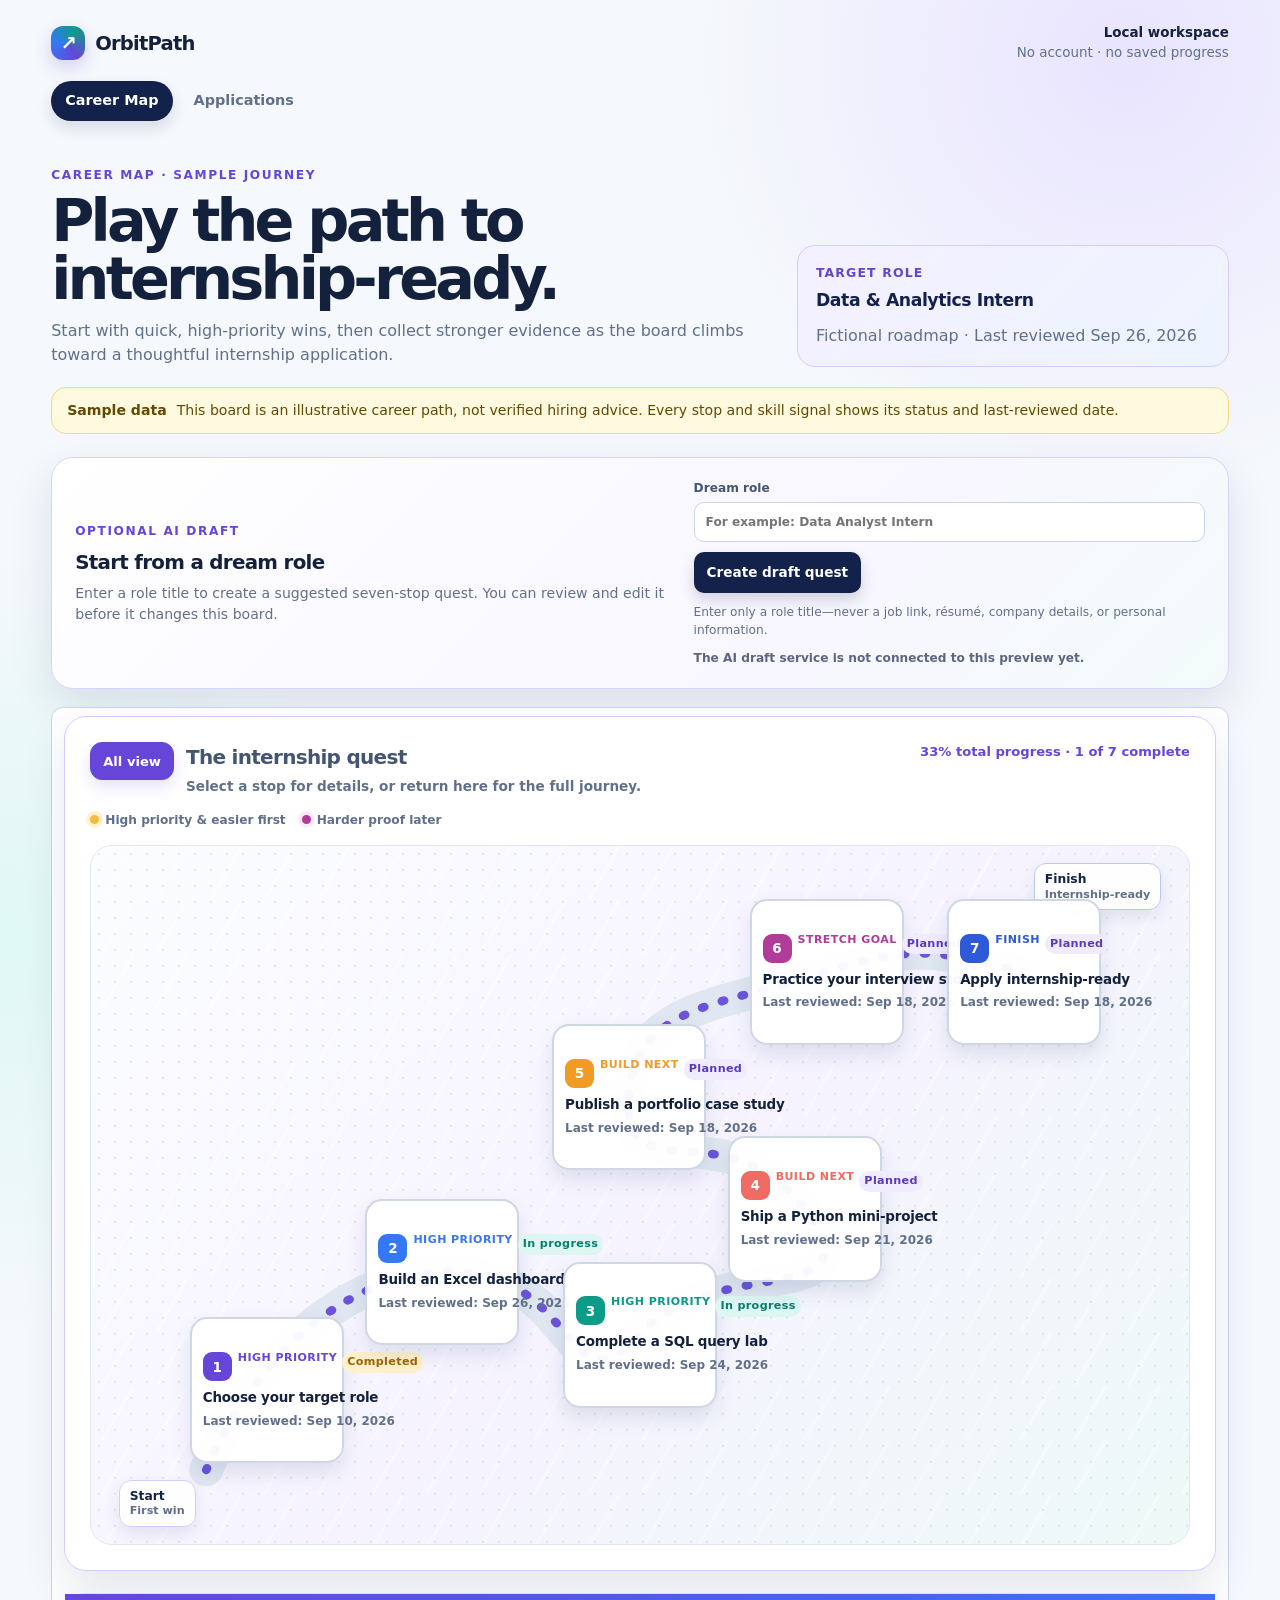
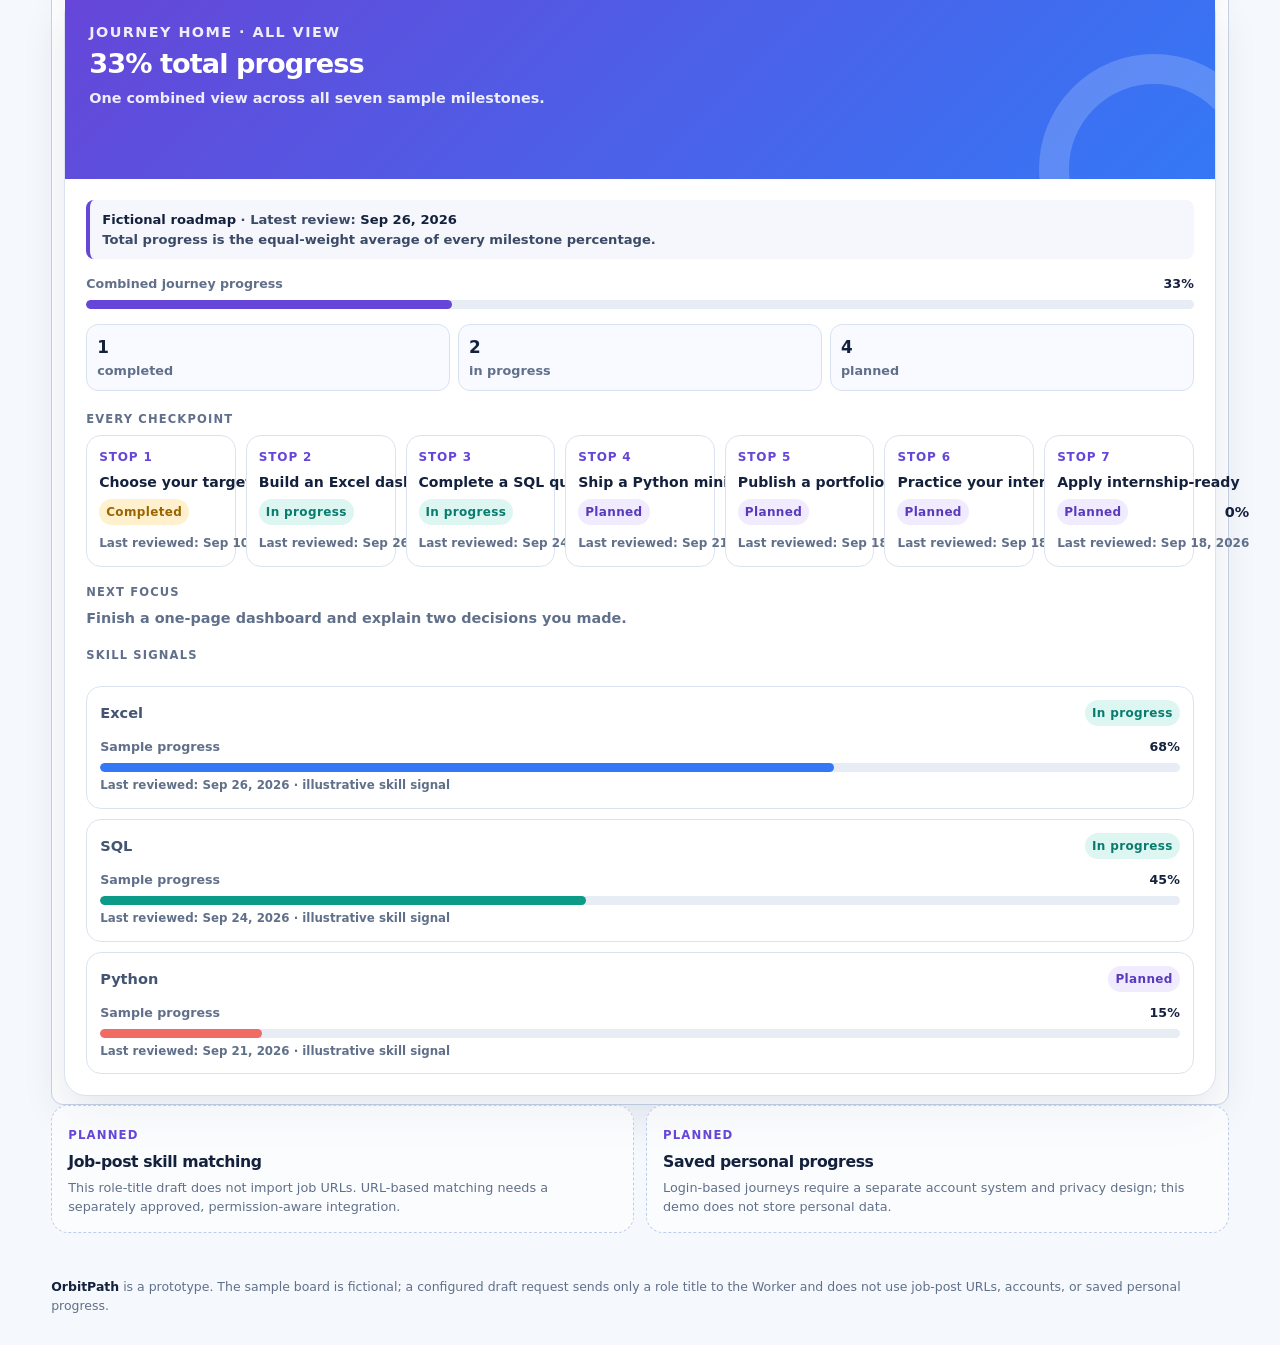
==== commit 77ab5ee7: "Add reviewable Cloudflare role-draft flow" ====
--- a/index.html
+++ b/index.html
@@ -12,7 +12,7 @@
   <header class="app-header shell">
     <div class="topline">
       <a class="brand" href="index.html" aria-label="OrbitPath Career Map home"><span class="brand-mark" aria-hidden="true">↗</span>OrbitPath</a>
-      <div class="workspace"><strong>Sample workspace</strong><br>Static demo · no account required</div>
+      <div class="workspace"><strong>Local workspace</strong><br>No account · no saved progress</div>
     </div>
     <nav class="main-nav" aria-label="Primary navigation">
       <a href="index.html" aria-current="page">Career Map</a>
@@ -29,12 +29,30 @@
       </div>
       <aside class="goal-card" aria-label="Sample target role">
         <span>Target role</span>
-        <strong>Data &amp; Analytics Intern</strong>
-        <p>Fictional roadmap · Last reviewed Sep 26, 2026</p>
+        <strong id="goalRole">Data &amp; Analytics Intern</strong>
+        <p id="goalMeta">Fictional roadmap · Last reviewed Sep 26, 2026</p>
       </aside>
     </section>
 
-    <aside class="notice" aria-label="Sample data notice"><strong>Sample data</strong><span>This board is an illustrative career path, not verified hiring advice. Every stop and skill signal shows its status and last-reviewed date.</span></aside>
+    <aside class="notice" id="dataNotice" aria-label="Sample data notice"><strong>Sample data</strong><span>This board is an illustrative career path, not verified hiring advice. Every stop and skill signal shows its status and last-reviewed date.</span></aside>
+
+    <section class="panel role-planner" aria-labelledby="role-planner-title">
+      <div>
+        <p class="eyebrow">Optional AI draft</p>
+        <h2 id="role-planner-title">Start from a dream role</h2>
+        <p>Enter a role title to create a suggested seven-stop quest. You can review and edit it before it changes this board.</p>
+      </div>
+      <form class="role-form" id="roleDraftForm" novalidate>
+        <label class="field" for="roleInput">Dream role
+          <input id="roleInput" name="role" type="text" minlength="3" maxlength="80" autocomplete="off" placeholder="For example: Data Analyst Intern" required>
+        </label>
+        <button class="button" id="generateDraft" type="submit">Create draft quest</button>
+        <p class="planner-hint">Enter only a role title—never a job link, résumé, company details, or personal information.</p>
+        <p class="planner-status" id="plannerStatus" role="status" aria-live="polite">The AI draft service is not connected to this preview yet.</p>
+      </form>
+    </section>
+
+    <section class="panel draft-review" id="draftReview" aria-live="polite" hidden></section>
 
     <section class="map-shell" id="career-map" aria-label="Career journey map">
       <section class="panel game-board" aria-labelledby="map-title">
@@ -63,11 +81,12 @@
     </section>
 
     <section class="future-strip" aria-label="Planned future features">
-      <article class="future"><span>Planned</span><h3>Job-post skill matching</h3><p>Future URL/AI import may suggest relevant skills only after a separately approved secure integration exists.</p></article>
+      <article class="future"><span>Planned</span><h3>Job-post skill matching</h3><p>This role-title draft does not import job URLs. URL-based matching needs a separately approved, permission-aware integration.</p></article>
       <article class="future"><span>Planned</span><h3>Saved personal progress</h3><p>Login-based journeys require a separate account system and privacy design; this demo does not store personal data.</p></article>
     </section>
   </main>
-  <footer class="site-footer shell"><b>OrbitPath</b> is a static, fictional demonstration. No job post, personal data, URL, or account is collected.</footer>
+  <footer class="site-footer shell"><b>OrbitPath</b> is a prototype. The sample board is fictional; a configured draft request sends only a role title to the Worker and does not use job-post URLs, accounts, or saved personal progress.</footer>
+  <script src="runtime-config.js"></script>
   <script src="map.js"></script>
 </body>
 </html>
--- a/app.css
+++ b/app.css
@@ -393,4 +393,56 @@
   .overview-counts { grid-template-columns: 1fr; }
   .overview-grid { grid-template-columns: 1fr; }
 }
+
+/* Dream-role draft planner */
+.role-planner {
+  display: grid;
+  grid-template-columns: minmax(0, 1fr) minmax(300px, .86fr);
+  gap: 24px;
+  align-items: center;
+  margin: 0 0 18px;
+  padding: 21px 23px;
+  border-color: #d9d2fb;
+  background: linear-gradient(135deg, #ffffff, #f8f6ff 64%, #f3fbfa);
+}
+.role-planner h2 { font-size: 1.24rem; }
+.role-planner > div > p:not(.eyebrow) { max-width: 610px; margin: 5px 0 0; color: var(--muted); font-size: .88rem; }
+.role-form { display: grid; gap: 10px; }
+.role-form .field { color: #435572; }
+.role-form input { width: 100%; border: 1px solid #c9d4e8; border-radius: 10px; padding: 10px 11px; color: var(--ink); background: white; }
+.role-form .button { justify-self: start; }
+.planner-hint, .planner-status { margin: 0; font-size: .76rem; }
+.planner-hint { color: var(--muted); }
+.planner-status { min-height: 1.2em; color: #5d6680; font-weight: 750; }
+.planner-status[data-tone="success"] { color: #087c6e; }
+.planner-status[data-tone="error"] { color: #a33b4a; }
+.planner-status[data-tone="info"] { color: #51439d; }
+.draft-review { margin: -1px 0 24px; overflow: hidden; border-color: #d9d2fb; }
+.draft-review[hidden] { display: none; }
+.draft-review-head { display: flex; justify-content: space-between; gap: 18px; align-items: flex-start; padding: 20px 23px; color: white; background: linear-gradient(120deg, #4f3eb9, #3478f6); }
+.draft-review-head h2 { margin: 0; font-size: 1.34rem; }
+.draft-review-head p { max-width: 670px; margin: 5px 0 0; color: rgba(255,255,255,.91); font-size: .84rem; }
+.draft-meta { flex: 0 0 auto; padding: 7px 9px; border: 1px solid rgba(255,255,255,.36); border-radius: 999px; color: white; background: rgba(255,255,255,.12); font-size: .72rem; font-weight: 850; }
+.draft-review-body { padding: 20px 23px 23px; }
+.draft-rule { margin: 0 0 16px; padding: 10px 12px; border-left: 4px solid var(--purple); border-radius: 8px; color: #3d4d69; background: #f4f2ff; font-size: .82rem; }
+.draft-grid { display: grid; grid-template-columns: repeat(auto-fit, minmax(225px, 1fr)); gap: 11px; }
+.draft-stop { padding: 13px; border: 1px solid var(--line); border-radius: 15px; background: #fff; }
+.draft-stop-top { display: flex; justify-content: space-between; gap: 8px; align-items: center; margin-bottom: 10px; }
+.draft-stop-top b { color: var(--purple); font-size: .76rem; letter-spacing: .07em; text-transform: uppercase; }
+.draft-stop .field { margin-top: 9px; }
+.draft-stop .field input, .draft-stop .field textarea { width: 100%; resize: vertical; border: 1px solid #cbd6e7; border-radius: 9px; padding: 8px 9px; color: var(--ink); background: #fff; font: inherit; font-size: .8rem; }
+.draft-stop .field textarea { min-height: 61px; }
+.draft-stop .reviewed { margin-top: 10px; }
+.draft-actions { display: flex; flex-wrap: wrap; gap: 9px; align-items: center; margin-top: 17px; }
+.draft-actions .form-hint { margin: 0; }
+
+@media (max-width: 820px) {
+  .role-planner { grid-template-columns: 1fr; }
+}
+@media (max-width: 580px) {
+  .role-planner, .draft-review-body { padding: 17px; }
+  .draft-review-head { display: grid; gap: 10px; padding: 18px 17px; }
+  .draft-meta { width: max-content; }
+  .draft-grid { grid-template-columns: 1fr; }
+}
 
